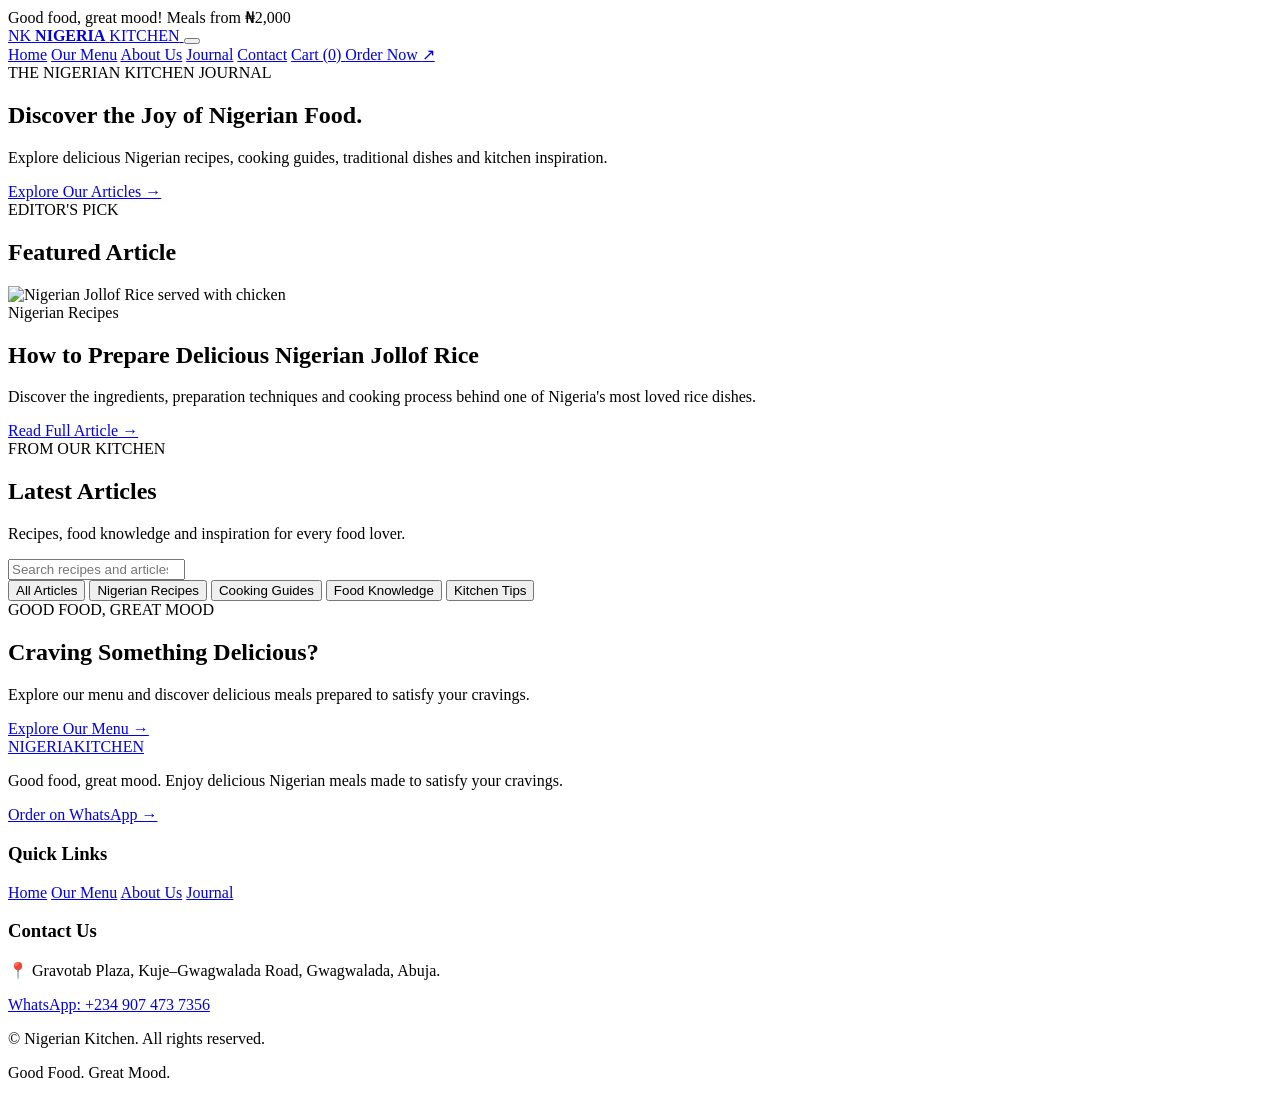
==== index.html @ dc52da31 "Add files via upload" ====
<!DOCTYPE html>
<html lang="en">

<head>
    <meta charset="UTF-8">
    <meta name="viewport" content="width=device-width, initial-scale=1.0">

    <title>Nigerian Food Recipes & Cooking Tips | Nigerian Kitchen Journal</title>

    <meta name="description"
        content="Explore Nigerian food recipes, cooking guides, traditional dishes and kitchen tips from Nigerian Kitchen. Discover the joy of Nigerian cuisine.">

    <link rel="stylesheet" href="../css/style.css">
    <link rel="stylesheet" href="../css/blog.css">
</head>

<body>

    <!-- ANNOUNCEMENT BAR -->
    <div class="announcement-bar">
        Good food, great mood! Meals from ₦2,000
    </div>

   <!-- Navigation -->
<header class="site-header">

    <nav class="navbar container" aria-label="Main navigation">

        <a href="../index.html" class="logo">
            <span class="logo-icon">NK</span>

            <span class="logo-text">
                <strong>NIGERIA</strong>
                <span>KITCHEN</span>
            </span>
        </a>

        <button
            class="menu-toggle"
            id="menu-toggle"
            aria-label="Open navigation menu"
            aria-expanded="false"
            aria-controls="nav-links"
        >
            <span></span>
            <span></span>
            <span></span>
        </button>

        <div class="nav-links" id="nav-links">

            <a href="../index.html" class="nav-link">Home</a>

            <a href="../menu.html" class="nav-link">Our Menu</a>

            <a href="../about.html" class="nav-link">About Us</a>

            <a href="index.html" class="nav-link active">Journal</a>

            <a href="../index.html#location" class="nav-link">Contact</a>

            <a href="../cart.html" class="nav-link cart-nav-link">
                Cart (<span class="cart-count">0</span>)
            </a>

            <a
                href="https://wa.me/2349074737356"
                class="nav-order-button"
                target="_blank"
                rel="noopener noreferrer"
            >
                Order Now <span aria-hidden="true">↗</span>
            </a>

        </div>

    </nav>

</header>

    <main>

        <!-- BLOG HERO -->
        <section class="blog-hero">

            <div class="container blog-hero-content">

                <span class="blog-eyebrow">
                    THE NIGERIAN KITCHEN JOURNAL
                </span>

                <h1>
                    Discover the Joy of
                    <span>Nigerian Food.</span>
                </h1>

                <p>
                    Explore delicious Nigerian recipes, cooking guides,
                    traditional dishes and kitchen inspiration.
                </p>

                <a href="#latest-articles" class="blog-hero-button">
                    Explore Our Articles →
                </a>

            </div>

        </section>


        <!-- FEATURED ARTICLE -->
        <section class="featured-section">

            <div class="container">

                <div class="blog-section-heading">
                    <div>
                        <span class="blog-eyebrow">EDITOR'S PICK</span>
                        <h2>Featured Article</h2>
                    </div>
                </div>

                <article class="featured-article">

                    <div class="featured-image">
                        <img
                            src="../images/food.jpeg"
                            alt="Nigerian Jollof Rice served with chicken">
                    </div>

                    <div class="featured-content">

                        <span class="article-category">
                            Nigerian Recipes
                        </span>

                        <h2>
                            How to Prepare Delicious Nigerian Jollof Rice
                        </h2>

                        <p>
                            Discover the ingredients, preparation techniques
                            and cooking process behind one of Nigeria's
                            most loved rice dishes.
                        </p>

                        <a href="jollof-rice-recipe.html"
                            class="article-read-more">
                            Read Full Article →
                        </a>

                    </div>

                </article>

            </div>

        </section>


        <!-- LATEST ARTICLES -->
        <section class="latest-articles-section" id="latest-articles">

            <div class="container">

                <div class="blog-section-heading">

                    <div>
                        <span class="blog-eyebrow">FROM OUR KITCHEN</span>
                        <h2>Latest Articles</h2>
                        <p>
                            Recipes, food knowledge and inspiration
                            for every food lover.
                        </p>
                    </div>

                </div>


                <!-- SEARCH -->
                <div class="blog-search">
                    <input
                        type="search"
                        id="blog-search"
                        placeholder="Search recipes and articles..."
                        aria-label="Search blog articles">
                </div>


                <!-- CATEGORY FILTERS -->
                <div class="blog-filters">

                    <button class="blog-filter active"
                        data-category="all">
                        All Articles
                    </button>

                    <button class="blog-filter"
                        data-category="recipes">
                        Nigerian Recipes
                    </button>

                    <button class="blog-filter"
                        data-category="cooking-guides">
                        Cooking Guides
                    </button>

                    <button class="blog-filter"
                        data-category="food-knowledge">
                        Food Knowledge
                    </button>

                    <button class="blog-filter"
                        data-category="kitchen-tips">
                        Kitchen Tips
                    </button>

                </div>


                <!-- ARTICLE GRID -->
                <div class="blog-grid" id="blog-grid">
                    <!-- Articles generated by JavaScript -->
                </div>

                <p id="no-articles" class="no-articles" hidden>
                    No articles found. Try another search.
                </p>

            </div>

        </section>


        <!-- MENU CTA -->
        <section class="blog-cta">

            <div class="container blog-cta-content">

                <span class="blog-eyebrow">
                    GOOD FOOD, GREAT MOOD
                </span>

                <h2>
                    Craving Something Delicious?
                </h2>

                <p>
                    Explore our menu and discover delicious meals
                    prepared to satisfy your cravings.
                </p>

                <a href="../menu.html" class="blog-cta-button">
                    Explore Our Menu →
                </a>

            </div>

        </section>

    </main>


    <!-- FOOTER -->
    <footer class="site-footer">

        <div class="container">

            <div class="footer-main">

                <div class="footer-brand">

                    <a href="../index.html" class="footer-logo">
                        NIGERIA<span>KITCHEN</span>
                    </a>

                    <p>
                        Good food, great mood. Enjoy delicious Nigerian
                        meals made to satisfy your cravings.
                    </p>

                    <a href="https://wa.me/2349074737356"
                        target="_blank"
                        rel="noopener noreferrer"
                        class="footer-order-link">
                        Order on WhatsApp →
                    </a>

                </div>


                <div class="footer-links">

                    <h3>Quick Links</h3>

                    <a href="../index.html">Home</a>
                    <a href="../menu.html">Our Menu</a>
                    <a href="../about.html">About Us</a>
                    <a href="index.html">Journal</a>

                </div>


                <div class="footer-contact">

                    <h3>Contact Us</h3>

                    <p>
                        📍 Gravotab Plaza, Kuje–Gwagwalada Road,
                        Gwagwalada, Abuja.
                    </p>

                    <a href="https://wa.me/2349074737356">
                        WhatsApp: +234 907 473 7356
                    </a>

                </div>

            </div>


            <div class="footer-bottom">

                <p>
                    &copy; <span id="current-year"></span>
                    Nigerian Kitchen. All rights reserved.
                </p>

                <p>Good Food. Great Mood.</p>

            </div>

        </div>

    </footer>


    <script src="../js/navbar.js"></script>
    <script src="../js/cart-counter.js"></script>
    <script src="../js/blog.js"></script>

</body>
</html>
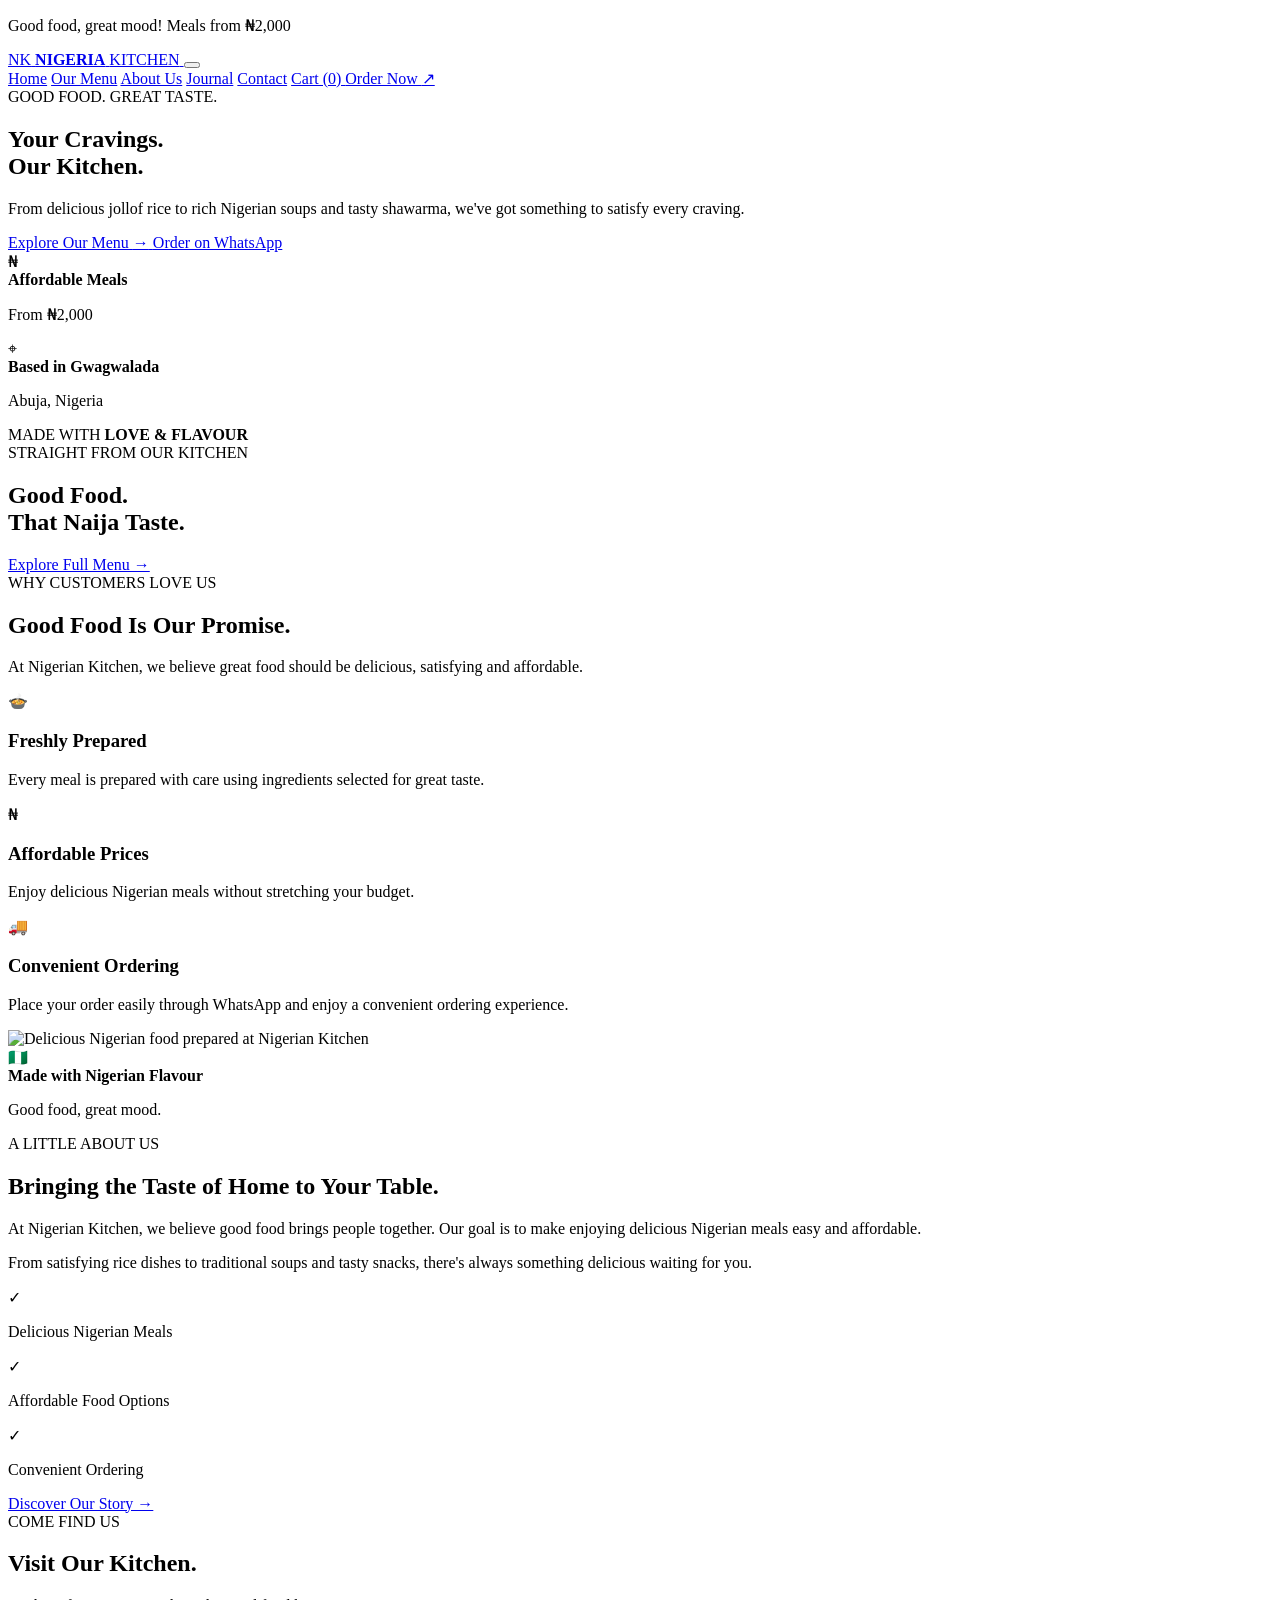
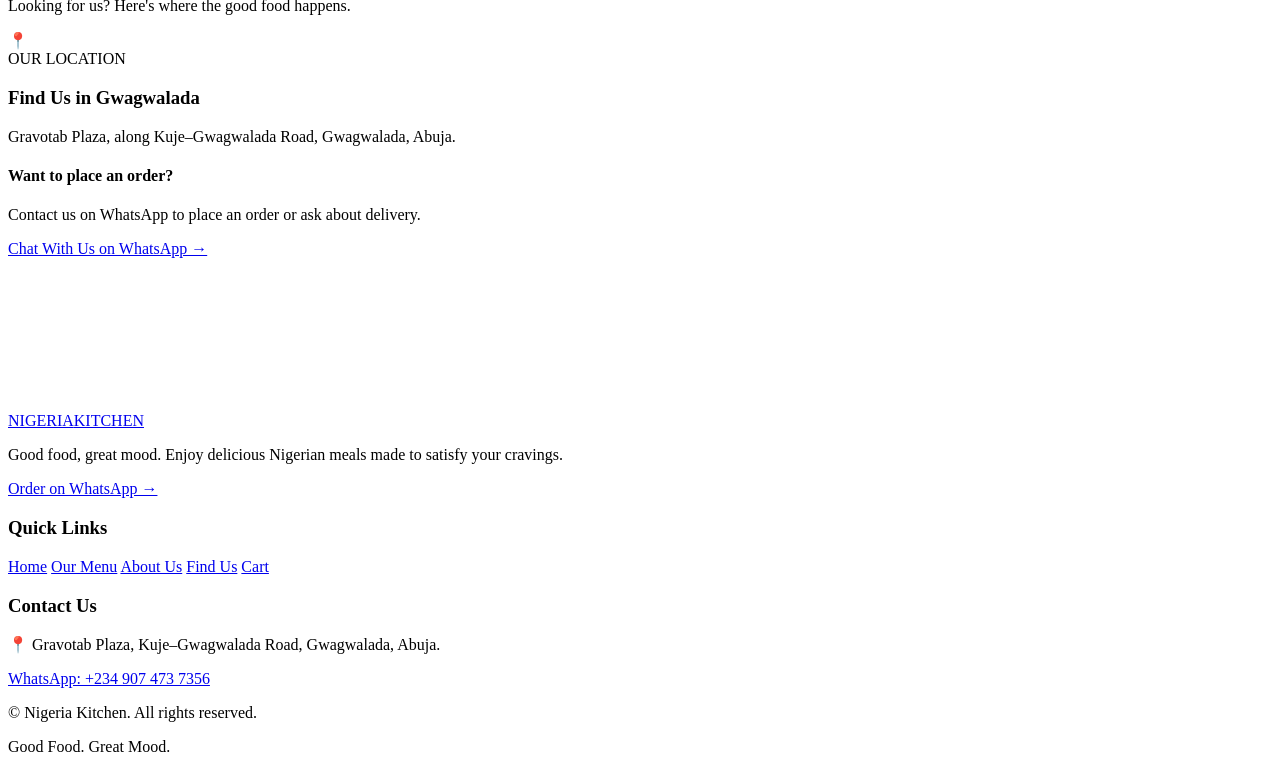
==== commit cadd1cc3: "Add files via upload" ====
--- a/index.html
+++ b/index.html
@@ -1,343 +1,497 @@
 <!DOCTYPE html>
 <html lang="en">
-
 <head>
     <meta charset="UTF-8">
     <meta name="viewport" content="width=device-width, initial-scale=1.0">
 
-    <title>Nigerian Food Recipes & Cooking Tips | Nigerian Kitchen Journal</title>
-
-    <meta name="description"
-        content="Explore Nigerian food recipes, cooking guides, traditional dishes and kitchen tips from Nigerian Kitchen. Discover the joy of Nigerian cuisine.">
-
-    <link rel="stylesheet" href="../css/style.css">
-    <link rel="stylesheet" href="../css/blog.css">
+    <title>Nigerian Kitchen | Jollof Rice, Soups &amp; Shawarma in Gwagwalada</title>
+    <meta name="description" content="Order delicious Nigerian meals in Gwagwalada, Abuja: jollof rice, soups, shawarma and chilled drinks from ₦2,000. Order easily on WhatsApp.">
+    <link rel="canonical" href="https://YOUR-DOMAIN.com/">
+    <meta name="theme-color" content="#0a2e17">
+
+    <!-- Icons -->
+    <link rel="icon" href="favicon.svg" type="image/svg+xml">
+    <link rel="icon" href="favicon.ico" sizes="any">
+    <link rel="apple-touch-icon" href="apple-touch-icon.png">
+
+    <!-- Share preview (WhatsApp, Facebook, etc.) -->
+    <meta property="og:type" content="website">
+    <meta property="og:site_name" content="Nigerian Kitchen">
+    <meta property="og:locale" content="en_NG">
+    <meta property="og:title" content="Nigerian Kitchen | Good Food, Great Mood">
+    <meta property="og:description" content="Jollof rice, soups, shawarma and chilled drinks in Gwagwalada, Abuja. Order on WhatsApp.">
+    <meta property="og:url" content="https://YOUR-DOMAIN.com/">
+    <meta property="og:image" content="https://YOUR-DOMAIN.com/images/og-image.jpg">
+    <meta property="og:image:width" content="1200">
+    <meta property="og:image:height" content="630">
+    <meta property="og:image:alt" content="Nigerian Kitchen, Gwagwalada, Abuja">
+    <meta name="twitter:card" content="summary_large_image">
+
+    <link rel="stylesheet" href="css/style.css">
+
+    <!-- Order matters: data first, then shared scripts, then page script -->
+    <script src="js/menu-data.js" defer></script>
+    <script src="js/navbar.js" defer></script>
+    <script src="js/cart-counter.js" defer></script>
+    <script src="js/home.js" defer></script>
+
+    <!-- Helps Google show the restaurant in local searches -->
+    <script type="application/ld+json">
+    {
+        "@context": "https://schema.org",
+        "@type": "Restaurant",
+        "name": "Nigerian Kitchen",
+        "url": "https://YOUR-DOMAIN.com/",
+        "image": "https://YOUR-DOMAIN.com/images/og-image.jpg",
+        "telephone": "+2347026456760",
+        "servesCuisine": "Nigerian",
+        "priceRange": "₦",
+        "address": {
+            "@type": "PostalAddress",
+            "streetAddress": "Gravotab Plaza, Kuje–Gwagwalada Road",
+            "addressLocality": "Gwagwalada",
+            "addressRegion": "Abuja",
+            "addressCountry": "NG"
+        }
+    }
+    </script>
 </head>
 
 <body>
 
-    <!-- ANNOUNCEMENT BAR -->
+    <!-- Announcement Bar -->
     <div class="announcement-bar">
-        Good food, great mood! Meals from ₦2,000
+        <p>
+            Good food, great mood!
+            <span>Meals from ₦2,000</span>
+        </p>
     </div>
 
-   <!-- Navigation -->
-<header class="site-header">
-
-    <nav class="navbar container" aria-label="Main navigation">
-
-        <a href="../index.html" class="logo">
-            <span class="logo-icon">NK</span>
-
-            <span class="logo-text">
-                <strong>NIGERIA</strong>
-                <span>KITCHEN</span>
-            </span>
-        </a>
-
-        <button
-            class="menu-toggle"
-            id="menu-toggle"
-            aria-label="Open navigation menu"
-            aria-expanded="false"
-            aria-controls="nav-links"
-        >
-            <span></span>
-            <span></span>
-            <span></span>
-        </button>
-
-        <div class="nav-links" id="nav-links">
-
-            <a href="../index.html" class="nav-link">Home</a>
-
-            <a href="../menu.html" class="nav-link">Our Menu</a>
-
-            <a href="../about.html" class="nav-link">About Us</a>
-
-            <a href="index.html" class="nav-link active">Journal</a>
-
-            <a href="../index.html#location" class="nav-link">Contact</a>
-
-            <a href="../cart.html" class="nav-link cart-nav-link">
-                Cart (<span class="cart-count">0</span>)
+
+    <!-- Navigation -->
+    <header class="site-header">
+
+        <nav class="navbar container" aria-label="Main navigation">
+
+            <a href="index.html" class="logo">
+                <span class="logo-icon">NK</span>
+
+                <span class="logo-text">
+                    <strong>NIGERIA</strong>
+                    <span>KITCHEN</span>
+                </span>
             </a>
 
-            <a
-                href="https://wa.me/2349074737356"
-                class="nav-order-button"
-                target="_blank"
-                rel="noopener noreferrer"
+
+            <button
+                class="menu-toggle"
+                id="menu-toggle"
+                aria-label="Open navigation menu"
+                aria-expanded="false"
+                aria-controls="nav-links"
             >
-                Order Now <span aria-hidden="true">↗</span>
-            </a>
-
-        </div>
-
-    </nav>
-
-</header>
+                <span></span>
+                <span></span>
+                <span></span>
+            </button>
+
+
+            <div class="nav-links" id="nav-links">
+
+                <a href="index.html" class="nav-link active">Home</a>
+
+                <a href="menu.html" class="nav-link">Our Menu</a>
+
+                <a href="about.html" class="nav-link">About Us</a>
+                <a href="blog/index.html" class="nav-link">Journal</a>
+
+                <a href="#location" class="nav-link">Contact</a>
+
+                <a href="cart.html" class="nav-link cart-nav-link">
+                    Cart (<span class="cart-count">0</span>)
+                </a>
+
+                <a
+                    href="https://wa.me/2349074737356"
+                    class="nav-order-button"
+                    target="_blank"
+                    rel="noopener noreferrer"
+                >
+                    Order Now <span aria-hidden="true">↗</span>
+                </a>
+
+            </div>
+
+        </nav>
+
+    </header>
+
 
     <main>
 
-        <!-- BLOG HERO -->
-        <section class="blog-hero">
-
-            <div class="container blog-hero-content">
-
-                <span class="blog-eyebrow">
-                    THE NIGERIAN KITCHEN JOURNAL
+        <!-- Hero Section -->
+        <section class="hero">
+
+            <div class="hero-background"></div>
+
+            <div class="hero-content container">
+
+                <span class="hero-label">
+                    GOOD FOOD. GREAT TASTE.
                 </span>
 
                 <h1>
-                    Discover the Joy of
-                    <span>Nigerian Food.</span>
+                    Your Cravings.<br>
+                    <span>Our Kitchen.</span>
                 </h1>
 
-                <p>
-                    Explore delicious Nigerian recipes, cooking guides,
-                    traditional dishes and kitchen inspiration.
+                <p class="hero-description">
+                    From delicious jollof rice to rich Nigerian soups
+                    and tasty shawarma, we've got something to satisfy
+                    every craving.
                 </p>
 
-                <a href="#latest-articles" class="blog-hero-button">
-                    Explore Our Articles →
-                </a>
-
-            </div>
-
-        </section>
-
-
-        <!-- FEATURED ARTICLE -->
-        <section class="featured-section">
-
-            <div class="container">
-
-                <div class="blog-section-heading">
-                    <div>
-                        <span class="blog-eyebrow">EDITOR'S PICK</span>
-                        <h2>Featured Article</h2>
-                    </div>
-                </div>
-
-                <article class="featured-article">
-
-                    <div class="featured-image">
-                        <img
-                            src="../images/food.jpeg"
-                            alt="Nigerian Jollof Rice served with chicken">
-                    </div>
-
-                    <div class="featured-content">
-
-                        <span class="article-category">
-                            Nigerian Recipes
-                        </span>
-
-                        <h2>
-                            How to Prepare Delicious Nigerian Jollof Rice
-                        </h2>
-
-                        <p>
-                            Discover the ingredients, preparation techniques
-                            and cooking process behind one of Nigeria's
-                            most loved rice dishes.
-                        </p>
-
-                        <a href="jollof-rice-recipe.html"
-                            class="article-read-more">
-                            Read Full Article →
-                        </a>
-
-                    </div>
-
-                </article>
-
-            </div>
-
-        </section>
-
-
-        <!-- LATEST ARTICLES -->
-        <section class="latest-articles-section" id="latest-articles">
-
-            <div class="container">
-
-                <div class="blog-section-heading">
-
-                    <div>
-                        <span class="blog-eyebrow">FROM OUR KITCHEN</span>
-                        <h2>Latest Articles</h2>
-                        <p>
-                            Recipes, food knowledge and inspiration
-                            for every food lover.
-                        </p>
-                    </div>
-
-                </div>
-
-
-                <!-- SEARCH -->
-                <div class="blog-search">
-                    <input
-                        type="search"
-                        id="blog-search"
-                        placeholder="Search recipes and articles..."
-                        aria-label="Search blog articles">
-                </div>
-
-
-                <!-- CATEGORY FILTERS -->
-                <div class="blog-filters">
-
-                    <button class="blog-filter active"
-                        data-category="all">
-                        All Articles
-                    </button>
-
-                    <button class="blog-filter"
-                        data-category="recipes">
-                        Nigerian Recipes
-                    </button>
-
-                    <button class="blog-filter"
-                        data-category="cooking-guides">
-                        Cooking Guides
-                    </button>
-
-                    <button class="blog-filter"
-                        data-category="food-knowledge">
-                        Food Knowledge
-                    </button>
-
-                    <button class="blog-filter"
-                        data-category="kitchen-tips">
-                        Kitchen Tips
-                    </button>
-
-                </div>
-
-
-                <!-- ARTICLE GRID -->
-                <div class="blog-grid" id="blog-grid">
-                    <!-- Articles generated by JavaScript -->
-                </div>
-
-                <p id="no-articles" class="no-articles" hidden>
-                    No articles found. Try another search.
-                </p>
-
-            </div>
-
-        </section>
-
-
-        <!-- MENU CTA -->
-        <section class="blog-cta">
-
-            <div class="container blog-cta-content">
-
-                <span class="blog-eyebrow">
-                    GOOD FOOD, GREAT MOOD
-                </span>
-
-                <h2>
-                    Craving Something Delicious?
-                </h2>
-
-                <p>
-                    Explore our menu and discover delicious meals
-                    prepared to satisfy your cravings.
-                </p>
-
-                <a href="../menu.html" class="blog-cta-button">
-                    Explore Our Menu →
-                </a>
-
-            </div>
-
-        </section>
-
-    </main>
-
-
-    <!-- FOOTER -->
-    <footer class="site-footer">
-
-        <div class="container">
-
-            <div class="footer-main">
-
-                <div class="footer-brand">
-
-                    <a href="../index.html" class="footer-logo">
-                        NIGERIA<span>KITCHEN</span>
-                    </a>
-
-                    <p>
-                        Good food, great mood. Enjoy delicious Nigerian
-                        meals made to satisfy your cravings.
-                    </p>
-
-                    <a href="https://wa.me/2349074737356"
+                <div class="hero-buttons">
+
+                    <a href="menu.html" class="button button-primary">
+                        Explore Our Menu
+                        <span aria-hidden="true">→</span>
+                    </a>
+
+                    <a
+                        href="https://wa.me/2349074737356"
+                        class="button button-outline"
                         target="_blank"
                         rel="noopener noreferrer"
-                        class="footer-order-link">
+                    >
+                        Order on WhatsApp
+                    </a>
+
+                </div>
+
+                <div class="hero-details">
+
+                    <div class="hero-detail">
+                        <span class="detail-icon" aria-hidden="true">₦</span>
+
+                        <div>
+                            <strong>Affordable Meals</strong>
+                            <p>From ₦2,000</p>
+                        </div>
+                    </div>
+
+                    <div class="hero-detail">
+                        <span class="detail-icon" aria-hidden="true">⌖</span>
+
+                        <div>
+                            <strong>Based in Gwagwalada</strong>
+                            <p>Abuja, Nigeria</p>
+                        </div>
+                    </div>
+
+                </div>
+
+            </div>
+
+            <div class="hero-tag">
+                <span>MADE WITH</span>
+                <strong>LOVE &amp; FLAVOUR</strong>
+            </div>
+
+        </section>
+
+
+        <!-- Popular Meals Section -->
+        <section class="popular-section section-padding">
+
+            <div class="container">
+
+                <div class="section-heading">
+
+                    <div>
+                        <span class="eyebrow">STRAIGHT FROM OUR KITCHEN</span>
+
+                        <h2>
+                            Good Food.<br>
+                            <span>That Naija Taste.</span>
+                        </h2>
+                    </div>
+
+                    <a href="menu.html" class="text-link">
+                        Explore Full Menu →
+                    </a>
+
+                </div>
+
+
+                <div class="food-grid" id="popular-food-grid">
+                    <!-- Food cards are added by js/home.js -->
+                </div>
+
+            </div>
+
+        </section>
+
+
+        <!-- Why Choose Nigerian Kitchen -->
+        <section class="why-us-section section-padding">
+            <div class="container">
+
+                <div class="why-us-heading">
+                    <span class="eyebrow">WHY CUSTOMERS LOVE US</span>
+
+                    <h2>
+                        Good Food Is Our <span>Promise.</span>
+                    </h2>
+
+                    <p>
+                        At Nigerian Kitchen, we believe great food should
+                        be delicious, satisfying and affordable.
+                    </p>
+                </div>
+
+
+                <div class="why-us-grid">
+
+                    <div class="why-us-card">
+                        <div class="why-icon">🍲</div>
+                        <h3>Freshly Prepared</h3>
+                        <p>
+                            Every meal is prepared with care using
+                            ingredients selected for great taste.
+                        </p>
+                    </div>
+
+                    <div class="why-us-card">
+                        <div class="why-icon">₦</div>
+                        <h3>Affordable Prices</h3>
+                        <p>
+                            Enjoy delicious Nigerian meals without
+                            stretching your budget.
+                        </p>
+                    </div>
+
+                    <div class="why-us-card">
+                        <div class="why-icon">🚚</div>
+                        <h3>Convenient Ordering</h3>
+                        <p>
+                            Place your order easily through WhatsApp
+                            and enjoy a convenient ordering experience.
+                        </p>
+                    </div>
+
+                </div>
+
+            </div>
+        </section>
+
+
+        <!-- About Nigerian Kitchen -->
+        <section class="about-section section-padding">
+
+            <div class="container about-container">
+
+                <div class="about-image">
+
+                    <img
+                        src="images/food.jpeg"
+                        alt="Delicious Nigerian food prepared at Nigerian Kitchen"
+                        loading="lazy"
+                    >
+
+                    <div class="about-image-badge">
+                        <span>🇳🇬</span>
+                        <div>
+                            <strong>Made with Nigerian Flavour</strong>
+                            <p>Good food, great mood.</p>
+                        </div>
+                    </div>
+
+                </div>
+
+
+                <div class="about-content">
+
+                    <span class="eyebrow">A LITTLE ABOUT US</span>
+
+                    <h2>
+                        Bringing the Taste of
+                        <span>Home to Your Table.</span>
+                    </h2>
+
+                    <p>
+                        At Nigerian Kitchen, we believe good food brings
+                        people together. Our goal is to make enjoying
+                        delicious Nigerian meals easy and affordable.
+                    </p>
+
+                    <p>
+                        From satisfying rice dishes to traditional soups
+                        and tasty snacks, there's always something
+                        delicious waiting for you.
+                    </p>
+
+                    <div class="about-highlights">
+
+                        <div class="about-highlight">
+                            <span>✓</span>
+                            <p>Delicious Nigerian Meals</p>
+                        </div>
+
+                        <div class="about-highlight">
+                            <span>✓</span>
+                            <p>Affordable Food Options</p>
+                        </div>
+
+                        <div class="about-highlight">
+                            <span>✓</span>
+                            <p>Convenient Ordering</p>
+                        </div>
+
+                    </div>
+
+                    <a href="about.html" class="button about-button">
+                        Discover Our Story →
+                    </a>
+
+                </div>
+
+            </div>
+
+        </section>
+
+
+        <!-- Location -->
+        <section class="location-section section-padding" id="location">
+            <div class="container">
+
+                <div class="section-heading location-heading">
+                    <div>
+                        <span class="eyebrow">COME FIND US</span>
+                        <h2>Visit <span>Our Kitchen.</span></h2>
+                        <p>Looking for us? Here's where the good food happens.</p>
+                    </div>
+                </div>
+
+                <div class="location-container">
+
+                    <div class="location-details">
+                        <div class="location-icon">📍</div>
+
+                        <span class="eyebrow">OUR LOCATION</span>
+
+                        <h3>Find Us in Gwagwalada</h3>
+
+                        <p>
+                            Gravotab Plaza, along Kuje–Gwagwalada Road,
+                            Gwagwalada, Abuja.
+                        </p>
+
+                        <div class="location-divider"></div>
+
+                        <h4>Want to place an order?</h4>
+
+                        <p>
+                            Contact us on WhatsApp to place an order
+                            or ask about delivery.
+                        </p>
+
+                        <a
+                            href="https://wa.me/2349074737356?text=Hello%20Nigerian%20Kitchen,%20I%20would%20like%20to%20make%20an%20enquiry."
+                            class="button location-button"
+                            target="_blank"
+                            rel="noopener noreferrer"
+                        >
+                            Chat With Us on WhatsApp →
+                        </a>
+                    </div>
+
+                    <div class="location-map">
+                        <iframe
+                            src="https://www.google.com/maps?q=Gravotab+Plaza,+Kuje-Gwagwalada+Road,+Gwagwalada,+Abuja&output=embed"
+                            width="100%"
+                            height="100%"
+                            style="border:0;"
+                            allowfullscreen=""
+                            loading="lazy"
+                            referrerpolicy="no-referrer-when-downgrade"
+                            title="Nigerian Kitchen location in Gwagwalada, Abuja"
+                        ></iframe>
+                    </div>
+
+                </div>
+            </div>
+        </section>
+
+    </main>
+
+
+    <!-- Footer -->
+    <footer class="site-footer">
+        <div class="container">
+
+            <div class="footer-main">
+
+                <!-- Brand -->
+                <div class="footer-brand">
+                    <a href="index.html" class="footer-logo">
+                        NIGERIA<span>KITCHEN</span>
+                    </a>
+
+                    <p>
+                        Good food, great mood. Enjoy delicious Nigerian meals
+                        made to satisfy your cravings.
+                    </p>
+
+                    <a
+                        href="https://wa.me/2349074737356"
+                        target="_blank"
+                        rel="noopener noreferrer"
+                        class="footer-order-link"
+                    >
                         Order on WhatsApp →
                     </a>
-
-                </div>
-
-
+                </div>
+
+                <!-- Quick Links -->
                 <div class="footer-links">
-
                     <h3>Quick Links</h3>
 
-                    <a href="../index.html">Home</a>
-                    <a href="../menu.html">Our Menu</a>
-                    <a href="../about.html">About Us</a>
-                    <a href="index.html">Journal</a>
-
-                </div>
-
-
+                    <a href="index.html">Home</a>
+                    <a href="menu.html">Our Menu</a>
+                    <a href="about.html">About Us</a>
+                    <a href="#location">Find Us</a>
+                    <a href="cart.html">Cart</a>
+                </div>
+
+                <!-- Contact -->
                 <div class="footer-contact">
-
                     <h3>Contact Us</h3>
 
-                    <p>
-                        📍 Gravotab Plaza, Kuje–Gwagwalada Road,
-                        Gwagwalada, Abuja.
-                    </p>
-
-                    <a href="https://wa.me/2349074737356">
+                    <p>📍 Gravotab Plaza, Kuje–Gwagwalada Road, Gwagwalada, Abuja.</p>
+
+                    <a
+                        href="https://wa.me/2349074737356"
+                        target="_blank"
+                        rel="noopener noreferrer"
+                    >
                         WhatsApp: +234 907 473 7356
                     </a>
-
-                </div>
-
-            </div>
-
+                </div>
+
+            </div>
 
             <div class="footer-bottom">
-
                 <p>
-                    &copy; <span id="current-year"></span>
-                    Nigerian Kitchen. All rights reserved.
+                    &copy; <span id="current-year"></span> Nigeria Kitchen.
+                    All rights reserved.
                 </p>
 
                 <p>Good Food. Great Mood.</p>
-
             </div>
 
         </div>
-
     </footer>
-
-
-    <script src="../js/navbar.js"></script>
-    <script src="../js/cart-counter.js"></script>
-    <script src="../js/blog.js"></script>
 
 </body>
 </html>
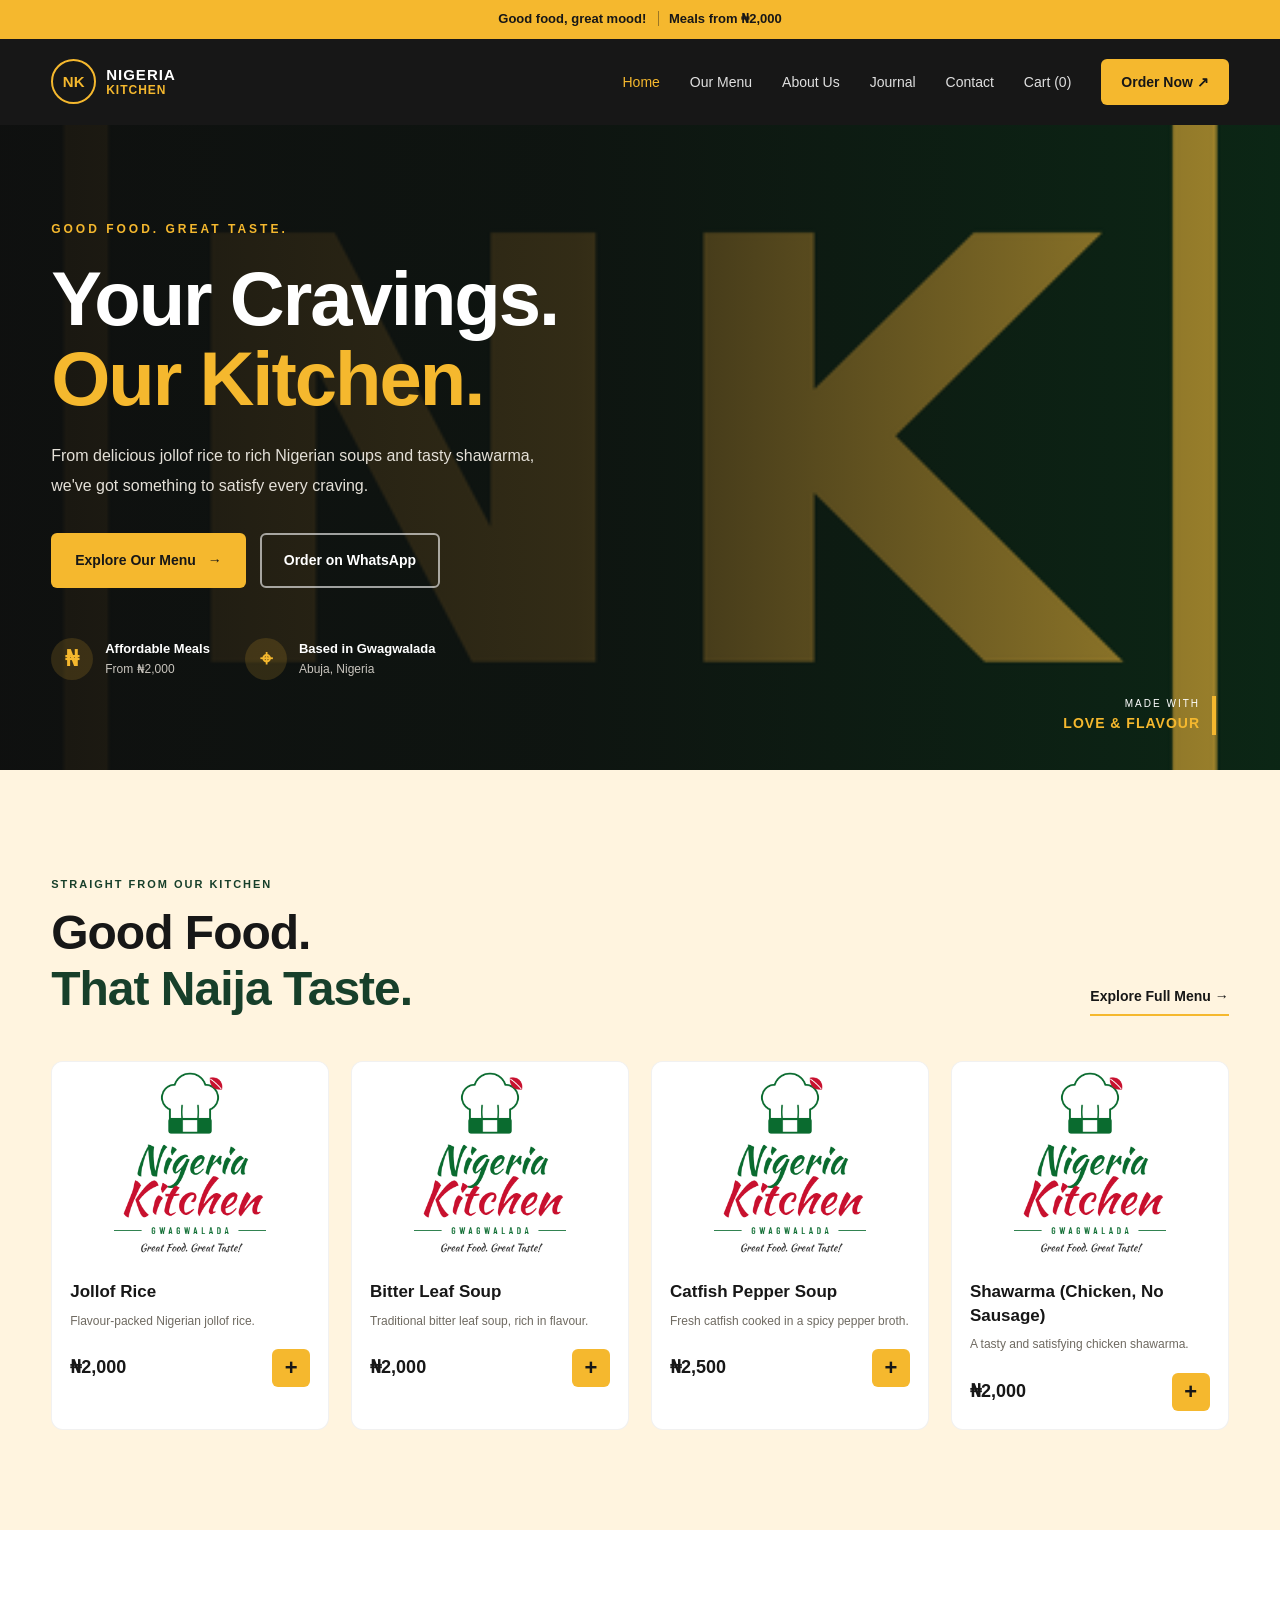
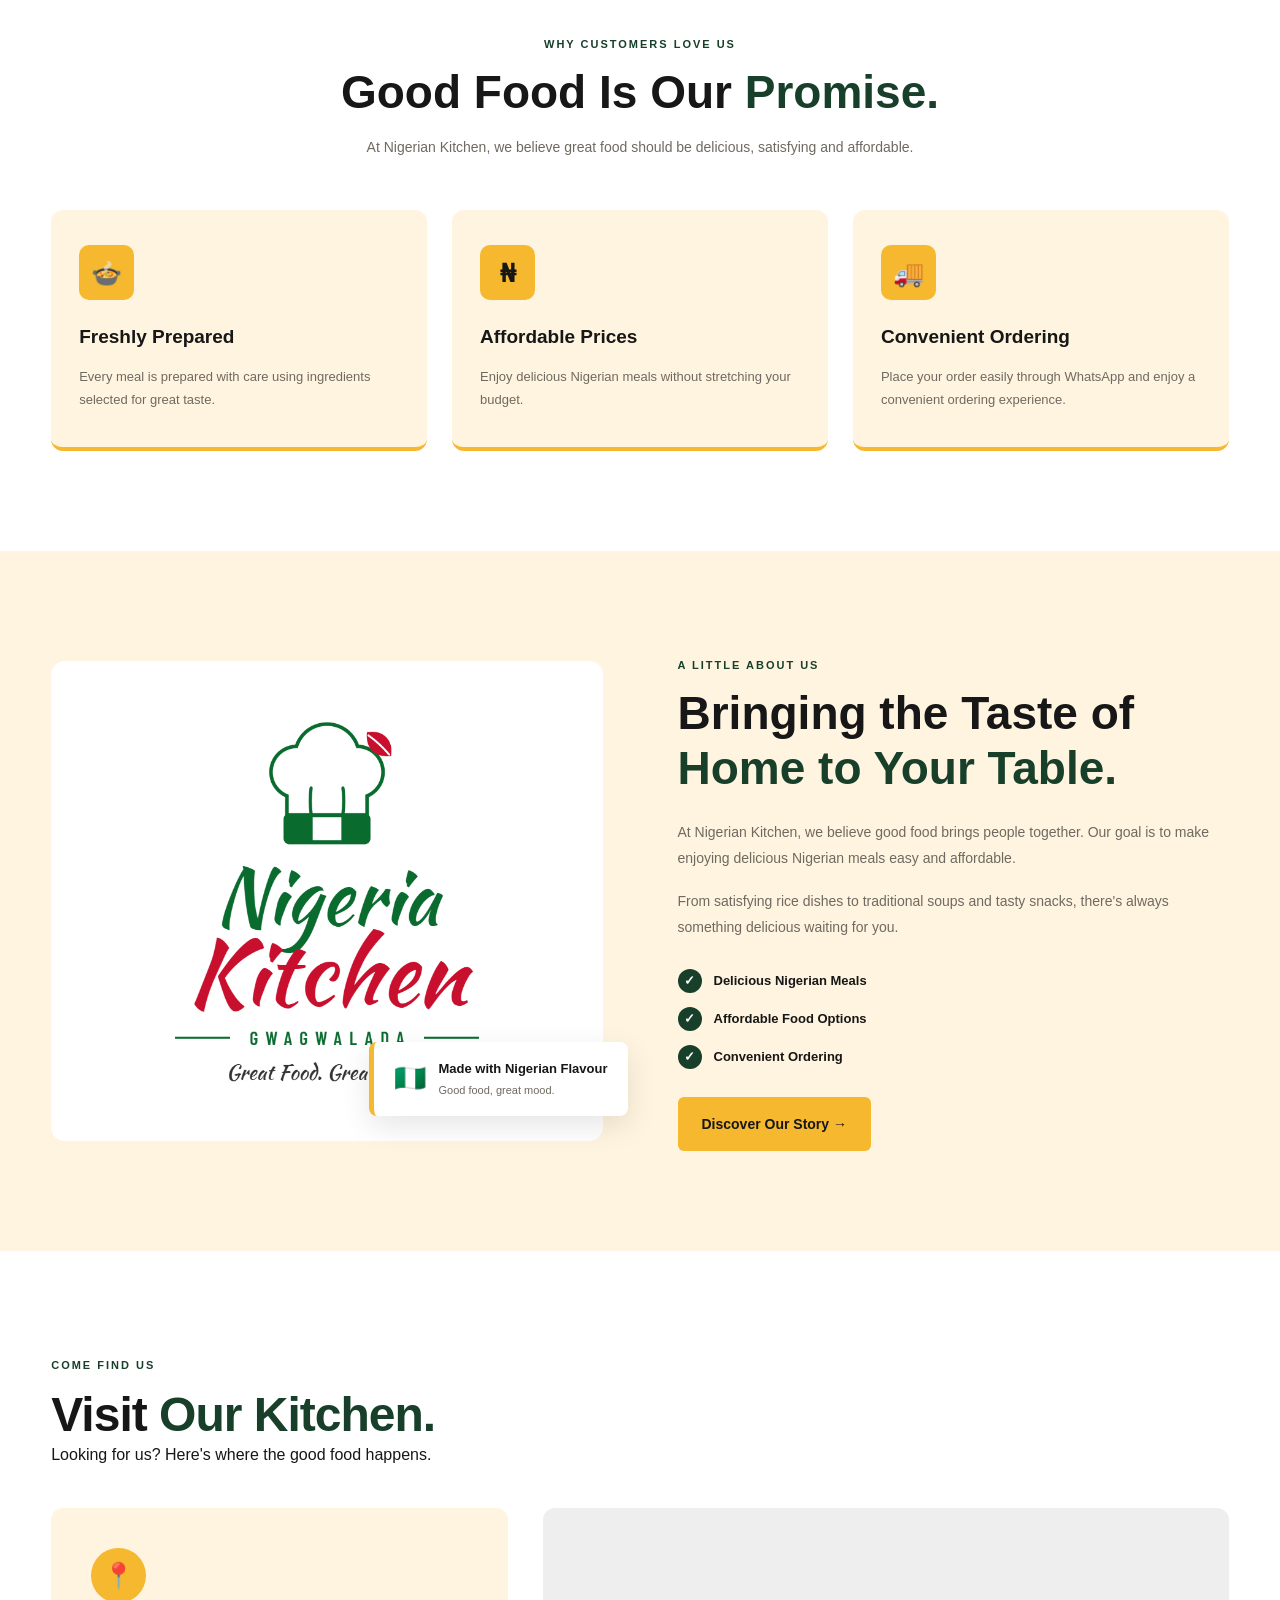
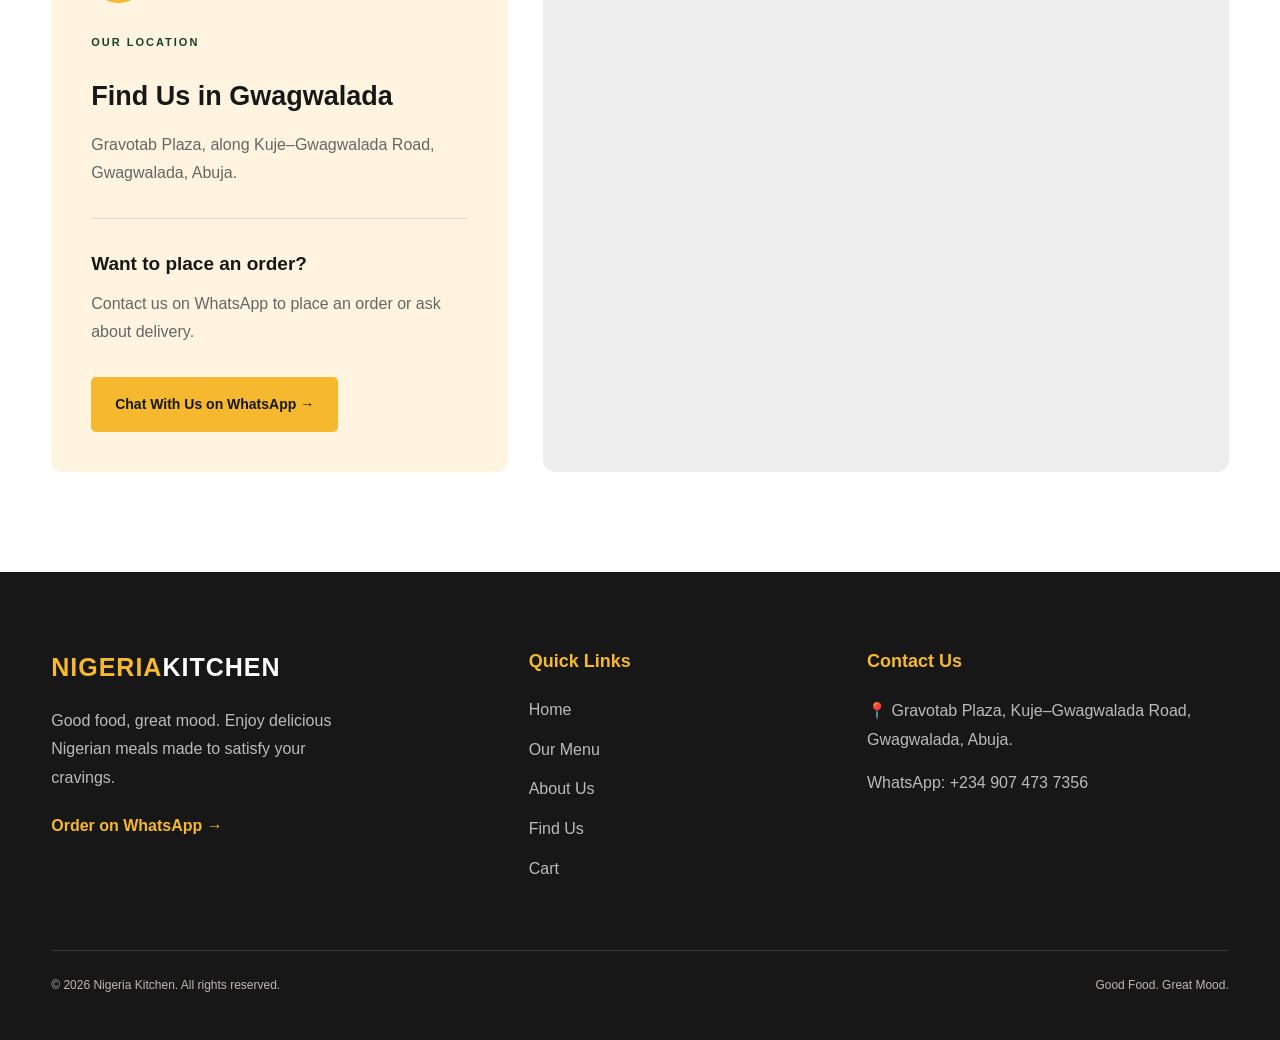
==== commit 50d6d469: "Fix HTML encoding issues in index.html" ====
--- a/index.html
+++ b/index.html
@@ -10,7 +10,7 @@
     <meta name="theme-color" content="#0a2e17">
 
     <!-- Icons -->
-    <link rel="icon" href="favicon.svg" type="image/svg+xml">
+    <link rel="icon" href="favicon.svg" type="svg+xml">
     <link rel="icon" href="favicon.ico" sizes="any">
     <link rel="apple-touch-icon" href="apple-touch-icon.png">
 
@@ -27,13 +27,12 @@
     <meta property="og:image:alt" content="Nigerian Kitchen, Gwagwalada, Abuja">
     <meta name="twitter:card" content="summary_large_image">
 
-    <link rel="stylesheet" href="css/style.css">
-
-    <!-- Order matters: data first, then shared scripts, then page script -->
-    <script src="js/menu-data.js" defer></script>
-    <script src="js/navbar.js" defer></script>
-    <script src="js/cart-counter.js" defer></script>
-    <script src="js/home.js" defer></script>
+    <link rel="stylesheet" href="style.css">
+
+    <script src="menu-data.js" defer></script>
+    <script src="navbar.js" defer></script>
+    <script src="cart-counter.js" defer></script>
+    <script src="home.js" defer></script>
 
     <!-- Helps Google show the restaurant in local searches -->
     <script type="application/ld+json">
@@ -103,7 +102,7 @@
                 <a href="menu.html" class="nav-link">Our Menu</a>
 
                 <a href="about.html" class="nav-link">About Us</a>
-                <a href="blog/index.html" class="nav-link">Journal</a>
+                <a href="journal.html" class="nav-link">Journal</a>
 
                 <a href="#location" class="nav-link">Contact</a>
 
@@ -294,7 +293,7 @@
                 <div class="about-image">
 
                     <img
-                        src="images/food.jpeg"
+                        src="food.jpeg"
                         alt="Delicious Nigerian food prepared at Nigerian Kitchen"
                         loading="lazy"
                     >
@@ -494,4 +493,4 @@
     </footer>
 
 </body>
-</html>+</html>
--- a/style.css
+++ b/style.css
@@ -0,0 +1,1250 @@
+/* ========================================
+   1. DESIGN SYSTEM
+======================================== */
+
+:root {
+    --color-black: #171717;
+    --color-yellow: #F5B82E;
+    --color-green: #173F2A;
+    --color-red: #A83232;
+    --color-cream: #FFF4DF;
+    --color-white: #FFFFFF;
+    --color-muted: #6F6A61;
+
+    --font-body: Arial, Helvetica, sans-serif;
+
+    --container-width: 1200px;
+}
+
+
+/* ========================================
+   2. RESET
+======================================== */
+
+* {
+    margin: 0;
+    padding: 0;
+    box-sizing: border-box;
+}
+
+html {
+    scroll-behavior: smooth;
+}
+
+body {
+    font-family: var(--font-body);
+    color: var(--color-black);
+    background-color: var(--color-cream);
+    line-height: 1.6;
+}
+
+a {
+    color: inherit;
+    text-decoration: none;
+}
+
+button,
+a {
+    -webkit-tap-highlight-color: transparent;
+}
+
+button {
+    font: inherit;
+}
+
+img {
+    display: block;
+    max-width: 100%;
+}
+
+.container {
+    width: min(92%, var(--container-width));
+    margin-inline: auto;
+}
+
+.section-padding {
+    padding-block: 100px;
+}
+
+
+/* ========================================
+   3. ANNOUNCEMENT BAR
+======================================== */
+
+.announcement-bar {
+    background-color: var(--color-yellow);
+    color: var(--color-black);
+    text-align: center;
+    padding: 9px 15px;
+    font-size: 13px;
+    font-weight: 700;
+}
+
+.announcement-bar span {
+    margin-left: 8px;
+    padding-left: 10px;
+    border-left: 1px solid rgba(23, 23, 23, 0.4);
+}
+
+
+/* ========================================
+   4. NAVIGATION
+======================================== */
+
+.site-header {
+    position: relative;
+    z-index: 100;
+    background-color: var(--color-black);
+    color: var(--color-white);
+}
+
+.navbar {
+    min-height: 86px;
+    display: flex;
+    align-items: center;
+    justify-content: space-between;
+    gap: 30px;
+}
+
+.logo {
+    display: inline-flex;
+    align-items: center;
+    gap: 10px;
+    flex-shrink: 0;
+}
+
+.logo-icon {
+    display: grid;
+    place-items: center;
+    width: 45px;
+    height: 45px;
+    border: 2px solid var(--color-yellow);
+    border-radius: 50%;
+    color: var(--color-yellow);
+    font-size: 15px;
+    font-weight: 900;
+}
+
+.logo-text {
+    display: flex;
+    flex-direction: column;
+    line-height: 1.15;
+    letter-spacing: 1px;
+    font-size: 12px;
+}
+
+.logo-text strong {
+    font-size: 15px;
+    color: var(--color-white);
+}
+
+.logo-text span {
+    color: var(--color-yellow);
+    font-weight: 700;
+}
+
+.nav-links {
+    display: flex;
+    align-items: center;
+    gap: 30px;
+}
+
+.nav-link {
+    color: #E0E0E0;
+    font-size: 14px;
+    transition: color 0.2s ease;
+}
+
+.nav-link:hover,
+.nav-link.active {
+    color: var(--color-yellow);
+}
+
+.nav-order-button {
+    background-color: var(--color-yellow);
+    color: var(--color-black);
+    padding: 12px 20px;
+    border-radius: 6px;
+    font-weight: 800;
+    font-size: 14px;
+    transition:
+        background-color 0.2s ease,
+        transform 0.2s ease;
+}
+
+.nav-order-button:hover {
+    background-color: #FFD16A;
+    transform: translateY(-2px);
+}
+
+.menu-toggle {
+    display: none;
+    background: transparent;
+    border: 0;
+    cursor: pointer;
+}
+
+
+/* ========================================
+   5. HERO SECTION
+======================================== */
+
+.hero {
+    position: relative;
+    min-height: 620px;
+    display: flex;
+    align-items: center;
+    overflow: hidden;
+    isolation: isolate;
+    background-color: var(--color-black);
+    color: var(--color-white);
+}
+
+.hero-background {
+    position: absolute;
+    inset: 0;
+    z-index: -2;
+
+    background-image: url("icon-512.png");
+    background-position: center;
+    background-size: cover;
+    background-repeat: no-repeat;
+}
+
+.hero::before {
+    content: "";
+    position: absolute;
+    inset: 0;
+    z-index: -1;
+
+    background:
+        linear-gradient(
+            90deg,
+            rgba(15, 15, 15, 0.96) 0%,
+            rgba(15, 15, 15, 0.82) 45%,
+            rgba(15, 15, 15, 0.25) 100%
+        );
+}
+
+.hero-content {
+    padding-block: 90px;
+}
+
+.hero-label {
+    display: inline-block;
+    color: var(--color-yellow);
+    font-size: 12px;
+    font-weight: 800;
+    letter-spacing: 3px;
+    margin-bottom: 20px;
+}
+
+.hero h1 {
+    font-size: clamp(42px, 6vw, 76px);
+    line-height: 1.05;
+    letter-spacing: -2px;
+    max-width: 700px;
+    margin-bottom: 22px;
+}
+
+.hero h1 span {
+    color: var(--color-yellow);
+}
+
+.hero-description {
+    max-width: 520px;
+    color: #E4E0D8;
+    font-size: 16px;
+    line-height: 1.9;
+    margin-bottom: 32px;
+}
+
+.hero-buttons {
+    display: flex;
+    align-items: center;
+    flex-wrap: wrap;
+    gap: 14px;
+}
+
+.button {
+    display: inline-flex;
+    justify-content: center;
+    align-items: center;
+    gap: 12px;
+    min-height: 52px;
+    padding: 14px 22px;
+    border: 2px solid transparent;
+    border-radius: 6px;
+    font-size: 14px;
+    font-weight: 800;
+    transition:
+        background-color 0.2s ease,
+        color 0.2s ease,
+        transform 0.2s ease;
+}
+
+.button:hover {
+    transform: translateY(-2px);
+}
+
+.button-primary {
+    background-color: var(--color-yellow);
+    color: var(--color-black);
+}
+
+.button-primary:hover {
+    background-color: #FFD16A;
+}
+
+.button-outline {
+    border-color: rgba(255, 255, 255, 0.6);
+    color: var(--color-white);
+}
+
+.button-outline:hover {
+    background-color: var(--color-white);
+    color: var(--color-black);
+}
+
+.hero-details {
+    display: flex;
+    flex-wrap: wrap;
+    gap: 35px;
+    margin-top: 50px;
+}
+
+.hero-detail {
+    display: flex;
+    align-items: center;
+    gap: 12px;
+}
+
+.detail-icon {
+    display: grid;
+    place-items: center;
+    width: 42px;
+    height: 42px;
+    border-radius: 50%;
+    background-color: rgba(245, 184, 46, 0.15);
+    color: var(--color-yellow);
+    font-size: 22px;
+    font-weight: 800;
+}
+
+.hero-detail strong {
+    display: block;
+    font-size: 13px;
+}
+
+.hero-detail p {
+    color: #C9C5BE;
+    font-size: 12px;
+}
+
+.hero-tag {
+    position: absolute;
+    right: 5%;
+    bottom: 35px;
+    display: flex;
+    flex-direction: column;
+    align-items: flex-end;
+    border-right: 4px solid var(--color-yellow);
+    padding-right: 12px;
+}
+
+.hero-tag span {
+    font-size: 10px;
+    letter-spacing: 2px;
+}
+
+.hero-tag strong {
+    color: var(--color-yellow);
+    font-size: 14px;
+    letter-spacing: 1px;
+}
+
+
+/* ========================================
+   6. POPULAR MEALS
+======================================== */
+
+.popular-section {
+    background-color: var(--color-cream);
+}
+
+.section-heading {
+    display: flex;
+    align-items: flex-end;
+    justify-content: space-between;
+    gap: 30px;
+    margin-bottom: 45px;
+}
+
+.eyebrow {
+    display: inline-block;
+    margin-bottom: 12px;
+    color: var(--color-green);
+    font-size: 11px;
+    font-weight: 800;
+    letter-spacing: 2px;
+}
+
+.section-heading h2 {
+    font-size: clamp(32px, 4vw, 48px);
+    line-height: 1.15;
+    letter-spacing: -1px;
+}
+
+.section-heading h2 span {
+    color: var(--color-green);
+}
+
+.text-link {
+    flex-shrink: 0;
+    padding-bottom: 6px;
+    border-bottom: 2px solid var(--color-yellow);
+    font-size: 14px;
+    font-weight: 800;
+}
+
+.text-link:hover {
+    color: var(--color-green);
+}
+
+
+/* ========================================
+   7. FOOD CARDS
+======================================== */
+
+.food-grid {
+    display: grid;
+    grid-template-columns: repeat(4, minmax(0, 1fr));
+    gap: 22px;
+}
+
+.food-card {
+    overflow: hidden;
+    background-color: var(--color-white);
+    border-radius: 12px;
+    border: 1px solid rgba(23, 23, 23, 0.06);
+    transition:
+        transform 0.25s ease,
+        box-shadow 0.25s ease;
+}
+
+.food-card:hover {
+    transform: translateY(-6px);
+    box-shadow: 0 15px 35px rgba(23, 23, 23, 0.1);
+}
+
+.food-card-image {
+    width: 100%;
+    height: 200px;
+    object-fit: cover;
+    background-color: #E8DCC5;
+}
+
+.food-card-content {
+    padding: 18px;
+}
+
+.food-card h3 {
+    font-size: 17px;
+    line-height: 1.4;
+    margin-bottom: 8px;
+}
+
+.food-card-description {
+    color: var(--color-muted);
+    font-size: 12px;
+    margin-bottom: 18px;
+}
+
+.food-card-bottom {
+    display: flex;
+    justify-content: space-between;
+    align-items: center;
+    gap: 10px;
+}
+
+.food-price {
+    font-size: 18px;
+    font-weight: 900;
+}
+
+.food-order-button {
+    display: inline-grid;
+    place-items: center;
+    width: 38px;
+    height: 38px;
+    border: none;
+    border-radius: 6px;
+    background-color: var(--color-yellow);
+    color: var(--color-black);
+    font-size: 22px;
+    font-weight: 800;
+    cursor: pointer;
+}
+
+.food-order-button:hover {
+    background-color: var(--color-green);
+    color: var(--color-white);
+}
+
+
+/* ========================================
+   8. FOOTER
+======================================== */
+
+.site-footer {
+    background-color: var(--color-black);
+    color: var(--color-white);
+    padding-top: 55px;
+}
+
+.footer-content {
+    display: flex;
+    align-items: center;
+    justify-content: space-between;
+    gap: 25px;
+    padding-bottom: 40px;
+}
+
+.footer-content > p {
+    color: #D0CBC2;
+    font-size: 14px;
+}
+
+.footer-content > a:last-child {
+    color: var(--color-yellow);
+    font-size: 14px;
+    font-weight: 700;
+}
+
+.footer-bottom {
+    padding-block: 20px;
+    border-top: 1px solid #393939;
+}
+
+.footer-bottom p {
+    color: #BDB8B0;
+    font-size: 12px;
+}
+
+
+/* ========================================
+   9. TABLET RESPONSIVENESS
+======================================== */
+
+@media (max-width: 900px) {
+
+    .nav-links {
+        gap: 18px;
+    }
+
+    .navbar {
+        gap: 18px;
+    }
+
+    .food-grid {
+        grid-template-columns: repeat(2, minmax(0, 1fr));
+    }
+
+    .hero {
+        min-height: 580px;
+    }
+
+    .hero-tag {
+        display: none;
+    }
+}
+
+
+/* ========================================
+   10. MOBILE RESPONSIVENESS
+======================================== */
+
+@media (max-width: 680px) {
+
+    .section-padding {
+        padding-block: 65px;
+    }
+
+    .announcement-bar {
+        font-size: 11px;
+        padding: 8px 10px;
+    }
+
+    .announcement-bar span {
+        margin-left: 5px;
+        padding-left: 6px;
+    }
+
+    .navbar {
+        min-height: 75px;
+        position: relative;
+    }
+
+    .logo-icon {
+        width: 40px;
+        height: 40px;
+    }
+
+    .logo-text strong {
+        font-size: 13px;
+    }
+
+    .logo-text {
+        font-size: 11px;
+    }
+
+    .menu-toggle {
+        display: flex;
+        flex-direction: column;
+        justify-content: center;
+        gap: 5px;
+        width: 42px;
+        height: 42px;
+        padding: 8px;
+        margin-left: auto;
+    }
+
+    .menu-toggle span {
+        width: 100%;
+        height: 2px;
+        background-color: var(--color-yellow);
+        transition:
+            transform 0.2s ease,
+            opacity 0.2s ease;
+    }
+
+    .menu-toggle[aria-expanded="true"] span:first-child {
+        transform: translateY(7px) rotate(45deg);
+    }
+
+    .menu-toggle[aria-expanded="true"] span:nth-child(2) {
+        opacity: 0;
+    }
+
+    .menu-toggle[aria-expanded="true"] span:last-child {
+        transform: translateY(-7px) rotate(-45deg);
+    }
+
+    .nav-links {
+        display: none;
+        position: absolute;
+        top: 100%;
+        left: -4.35%;
+        width: 108.7%;
+        padding: 20px 5%;
+        background-color: var(--color-black);
+        flex-direction: column;
+        align-items: stretch;
+        gap: 0;
+        border-top: 1px solid #383838;
+    }
+
+    .nav-links.is-open {
+        display: flex;
+    }
+
+    .nav-link {
+        padding: 13px 0;
+        border-bottom: 1px solid #303030;
+    }
+
+    .nav-order-button {
+        margin-top: 15px;
+        text-align: center;
+    }
+
+    .hero {
+        min-height: 620px;
+        align-items: flex-start;
+    }
+
+    .hero::before {
+        background:
+            linear-gradient(
+                90deg,
+                rgba(15, 15, 15, 0.92),
+                rgba(15, 15, 15, 0.72)
+            );
+    }
+
+    .hero-content {
+        padding-block: 75px;
+    }
+
+    .hero h1 {
+        font-size: clamp(42px, 11vw, 60px);
+        letter-spacing: -1.5px;
+    }
+
+    .hero-description {
+        font-size: 14px;
+    }
+
+    .hero-buttons {
+        align-items: stretch;
+        flex-direction: column;
+        max-width: 330px;
+    }
+
+    .hero-buttons .button {
+        width: 100%;
+    }
+
+    .hero-details {
+        flex-direction: column;
+        gap: 20px;
+        margin-top: 38px;
+    }
+
+    .section-heading {
+        align-items: flex-start;
+        flex-direction: column;
+        gap: 20px;
+    }
+
+    .food-grid {
+        gap: 14px;
+    }
+
+    .food-card-image {
+        height: 145px;
+    }
+
+    .food-card-content {
+        padding: 12px;
+    }
+
+    .food-card h3 {
+        font-size: 14px;
+    }
+
+    .food-card-description {
+        font-size: 11px;
+    }
+
+    .food-price {
+        font-size: 15px;
+    }
+
+    .food-order-button {
+        width: 34px;
+        height: 34px;
+    }
+
+    .footer-content {
+        align-items: flex-start;
+        flex-direction: column;
+    }
+}
+
+
+/* ========================================
+   11. ACCESSIBILITY
+======================================== */
+
+a:focus-visible,
+button:focus-visible {
+    outline: 3px solid var(--color-green);
+    outline-offset: 4px;
+}
+
+.site-header a:focus-visible,
+.site-header button:focus-visible,
+.hero a:focus-visible {
+    outline-color: var(--color-yellow);
+}
+/* ========================================
+WHY CHOOSE US SECTION
+======================================== */
+
+.why-us-section {
+background-color: var(--color-white);
+}
+
+.why-us-heading {
+max-width: 650px;
+margin: 0 auto 50px;
+text-align: center;
+}
+
+.why-us-heading h2 {
+font-size: clamp(32px, 4vw, 46px);
+line-height: 1.2;
+margin-bottom: 15px;
+}
+
+.why-us-heading h2 span {
+color: var(--color-green);
+}
+
+.why-us-heading > p {
+color: var(--color-muted);
+font-size: 14px;
+line-height: 1.8;
+}
+
+.why-us-grid {
+display: grid;
+grid-template-columns: repeat(3, 1fr);
+gap: 25px;
+}
+
+.why-us-card {
+padding: 35px 28px;
+background-color: var(--color-cream);
+border-radius: 12px;
+border-bottom: 4px solid var(--color-yellow);
+transition: transform 0.3s ease;
+}
+
+.why-us-card:hover {
+transform: translateY(-7px);
+}
+
+.why-icon {
+display: grid;
+place-items: center;
+width: 55px;
+height: 55px;
+margin-bottom: 22px;
+
+
+background-color: var(--color-yellow);
+border-radius: 10px;
+
+font-size: 25px;
+font-weight: 800;
+
+
+}
+
+.why-us-card h3 {
+font-size: 19px;
+margin-bottom: 12px;
+}
+
+.why-us-card p {
+color: var(--color-muted);
+font-size: 13px;
+line-height: 1.8;
+}
+
+/* RESPONSIVENESS */
+
+@media (max-width: 768px) {
+
+
+.why-us-grid {
+    grid-template-columns: 1fr;
+    gap: 18px;
+}
+
+.why-us-card {
+    padding: 25px;
+}
+
+
+}
+/* ========================================
+ABOUT NIGERIAN KITCHEN
+======================================== */
+
+.about-section {
+background-color: var(--color-cream);
+}
+
+.about-container {
+display: grid;
+grid-template-columns: 1fr 1fr;
+align-items: center;
+gap: 75px;
+}
+
+/* IMAGE */
+
+.about-image {
+position: relative;
+}
+
+.about-image > img {
+width: 100%;
+height: 480px;
+object-fit: cover;
+border-radius: 14px;
+}
+
+.about-image-badge {
+position: absolute;
+bottom: 25px;
+right: -25px;
+
+
+display: flex;
+align-items: center;
+gap: 12px;
+
+padding: 16px 20px;
+
+background-color: var(--color-white);
+border-radius: 8px;
+border-left: 5px solid var(--color-yellow);
+
+box-shadow: 0 10px 30px rgba(0, 0, 0, 0.1);
+
+
+}
+
+.about-image-badge > span {
+font-size: 26px;
+}
+
+.about-image-badge strong {
+display: block;
+font-size: 13px;
+}
+
+.about-image-badge p {
+color: var(--color-muted);
+font-size: 11px;
+margin-top: 3px;
+}
+
+/* CONTENT */
+
+.about-content h2 {
+font-size: clamp(32px, 4vw, 46px);
+line-height: 1.2;
+margin-bottom: 22px;
+}
+
+.about-content h2 span {
+color: var(--color-green);
+}
+
+.about-content > p {
+color: var(--color-muted);
+font-size: 14px;
+line-height: 1.9;
+margin-bottom: 16px;
+}
+
+/* HIGHLIGHTS */
+
+.about-highlights {
+display: grid;
+gap: 14px;
+margin-block: 28px;
+}
+
+.about-highlight {
+display: flex;
+align-items: center;
+gap: 12px;
+}
+
+.about-highlight span {
+display: grid;
+place-items: center;
+
+
+width: 24px;
+height: 24px;
+
+flex-shrink: 0;
+
+background-color: var(--color-green);
+color: var(--color-white);
+
+border-radius: 50%;
+font-size: 13px;
+font-weight: 800;
+
+
+}
+
+.about-highlight p {
+font-size: 13px;
+font-weight: 700;
+}
+
+.about-button {
+background-color: var(--color-yellow);
+color: var(--color-black);
+}
+
+.about-button:hover {
+background-color: #FFD16A;
+}
+
+/* TABLET */
+
+@media (max-width: 900px) {
+
+
+.about-container {
+    gap: 40px;
+}
+
+.about-image > img {
+    height: 400px;
+}
+
+
+}
+
+/* MOBILE */
+
+@media (max-width: 680px) {
+
+
+.about-container {
+    grid-template-columns: 1fr;
+    gap: 45px;
+}
+
+.about-image > img {
+    height: 330px;
+}
+
+.about-image-badge {
+    right: 10px;
+    bottom: 12px;
+    padding: 12px;
+}
+
+.about-content h2 {
+    font-size: 35px;
+}
+
+
+}
+/* LOCATION SECTION */
+
+.location-section {
+    background: var(--color-white);
+}
+
+.location-heading {
+    margin-bottom: 40px;
+}
+
+.location-container {
+    display: grid;
+    grid-template-columns: 0.8fr 1.2fr;
+    gap: 35px;
+    align-items: stretch;
+}
+
+.location-details {
+    background: var(--color-cream);
+    padding: 40px;
+    border-radius: 12px;
+}
+
+.location-icon {
+    width: 55px;
+    height: 55px;
+    display: flex;
+    align-items: center;
+    justify-content: center;
+    background: var(--color-yellow);
+    border-radius: 50%;
+    font-size: 25px;
+    margin-bottom: 25px;
+}
+
+.location-details h3 {
+    font-size: 27px;
+    margin: 12px 0;
+    color: var(--color-black);
+}
+
+.location-details > p {
+    color: #666;
+    line-height: 1.8;
+    margin-bottom: 20px;
+}
+
+.location-divider {
+    height: 1px;
+    background: #ddd;
+    margin: 30px 0;
+}
+
+.location-details h4 {
+    font-size: 19px;
+    margin-bottom: 10px;
+}
+
+.location-button {
+    display: inline-block;
+    margin-top: 10px;
+    background: var(--color-yellow);
+    color: var(--color-black);
+    padding: 14px 22px;
+    border-radius: 5px;
+    font-weight: 700;
+    transition: 0.3s ease;
+}
+
+.location-button:hover {
+    background: var(--color-green);
+    color: white;
+}
+
+.location-map {
+    min-height: 420px;
+    border-radius: 12px;
+    overflow: hidden;
+    background: #eee;
+}
+
+.location-map iframe {
+    display: block;
+}
+
+/* LOCATION RESPONSIVENESS */
+
+@media (max-width: 768px) {
+    .location-container {
+        grid-template-columns: 1fr;
+    }
+
+    .location-details {
+        padding: 30px 25px;
+    }
+
+    .location-map {
+        min-height: 320px;
+    }
+}
+
+@media (max-width: 480px) {
+    .location-details h3 {
+        font-size: 23px;
+    }
+
+    .location-button {
+        width: 100%;
+        text-align: center;
+    }
+}
+/* FOOTER */
+
+.site-footer {
+    background: var(--color-black);
+    color: white;
+    padding: 75px 0 25px;
+}
+
+.footer-main {
+    display: grid;
+    grid-template-columns: 1.5fr 1fr 1.3fr;
+    gap: 60px;
+    padding-bottom: 55px;
+}
+
+.footer-logo {
+    display: inline-block;
+    color: var(--color-yellow);
+    font-size: 25px;
+    font-weight: 800;
+    letter-spacing: 1px;
+    margin-bottom: 20px;
+}
+
+.footer-logo span {
+    color: white;
+}
+
+.footer-brand > p {
+    color: #bbb;
+    line-height: 1.8;
+    max-width: 320px;
+    margin-bottom: 20px;
+}
+
+.footer-order-link {
+    color: var(--color-yellow);
+    font-weight: 700;
+}
+
+.footer-links h3,
+.footer-contact h3 {
+    font-size: 18px;
+    margin-bottom: 22px;
+    color: var(--color-yellow);
+}
+
+.footer-links {
+    display: flex;
+    flex-direction: column;
+    align-items: flex-start;
+}
+
+.footer-links a,
+.footer-contact a {
+    color: #bbb;
+    margin-bottom: 14px;
+    transition: 0.3s ease;
+}
+
+.footer-links a:hover,
+.footer-contact a:hover {
+    color: var(--color-yellow);
+}
+
+.footer-contact p {
+    color: #bbb;
+    line-height: 1.8;
+    margin-bottom: 15px;
+}
+
+.footer-bottom {
+    border-top: 1px solid #383838;
+    padding-top: 25px;
+    display: flex;
+    justify-content: space-between;
+    gap: 20px;
+    color: #999;
+    font-size: 14px;
+}
+
+/* FOOTER RESPONSIVENESS */
+
+@media (max-width: 768px) {
+    .footer-main {
+        grid-template-columns: 1fr 1fr;
+        gap: 40px;
+    }
+
+    .footer-brand {
+        grid-column: 1 / -1;
+    }
+}
+
+@media (max-width: 480px) {
+    .site-footer {
+        padding-top: 55px;
+    }
+
+    .footer-main {
+        grid-template-columns: 1fr;
+        gap: 35px;
+    }
+
+    .footer-brand {
+        grid-column: auto;
+    }
+
+    .footer-bottom {
+        flex-direction: column;
+        text-align: center;
+        line-height: 1.7;
+    }
+}
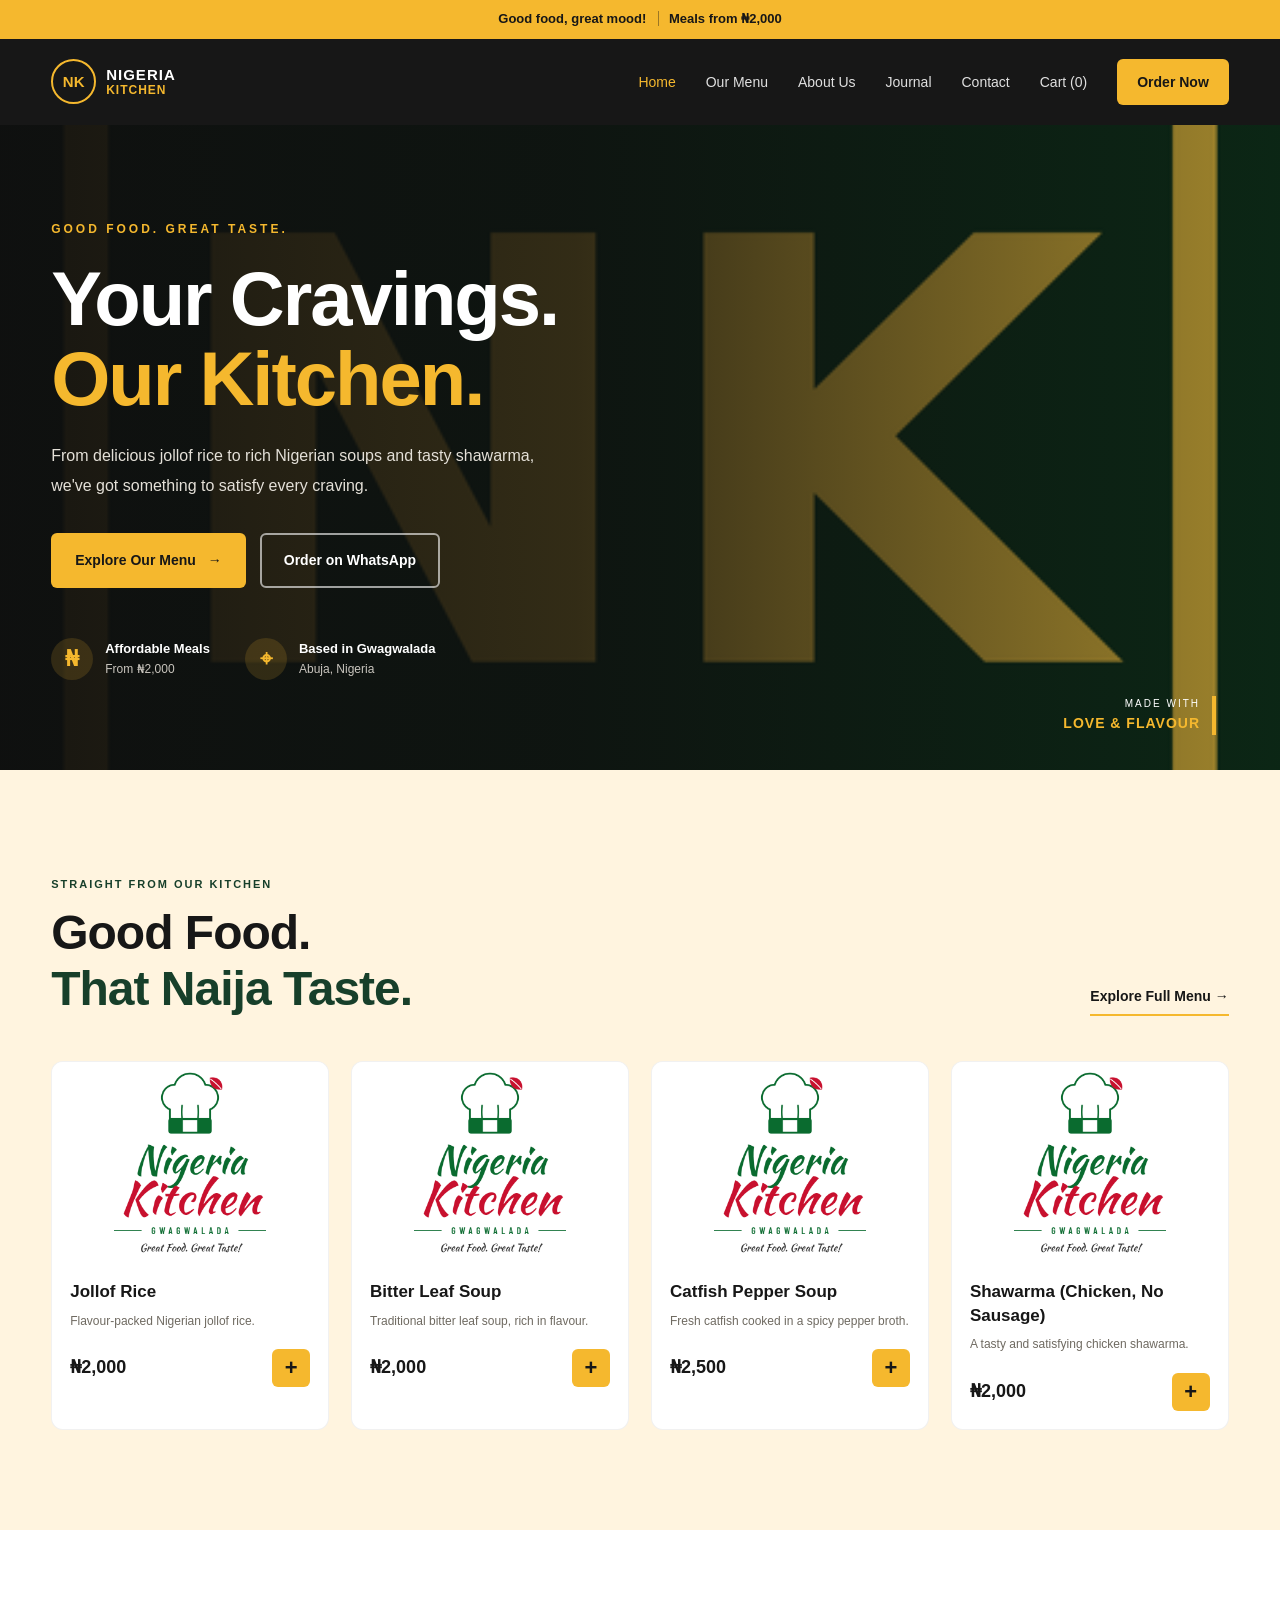
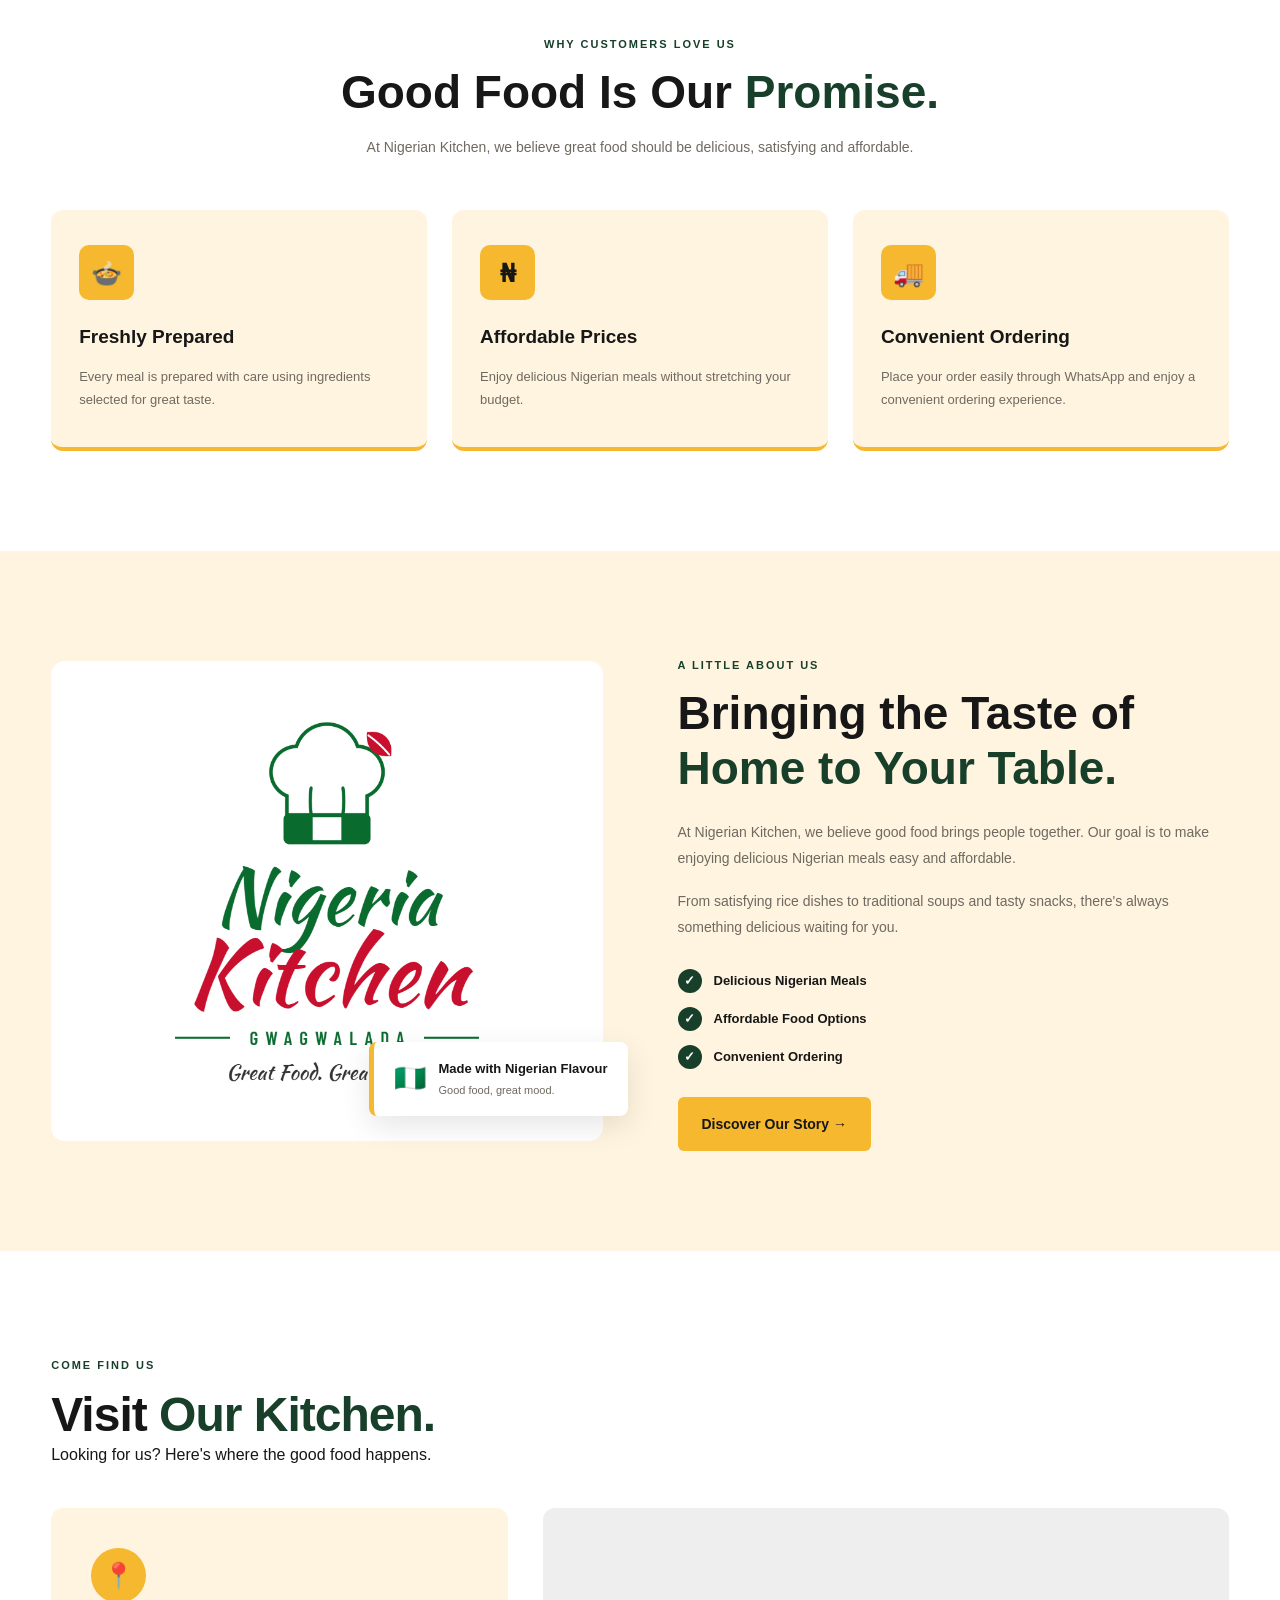
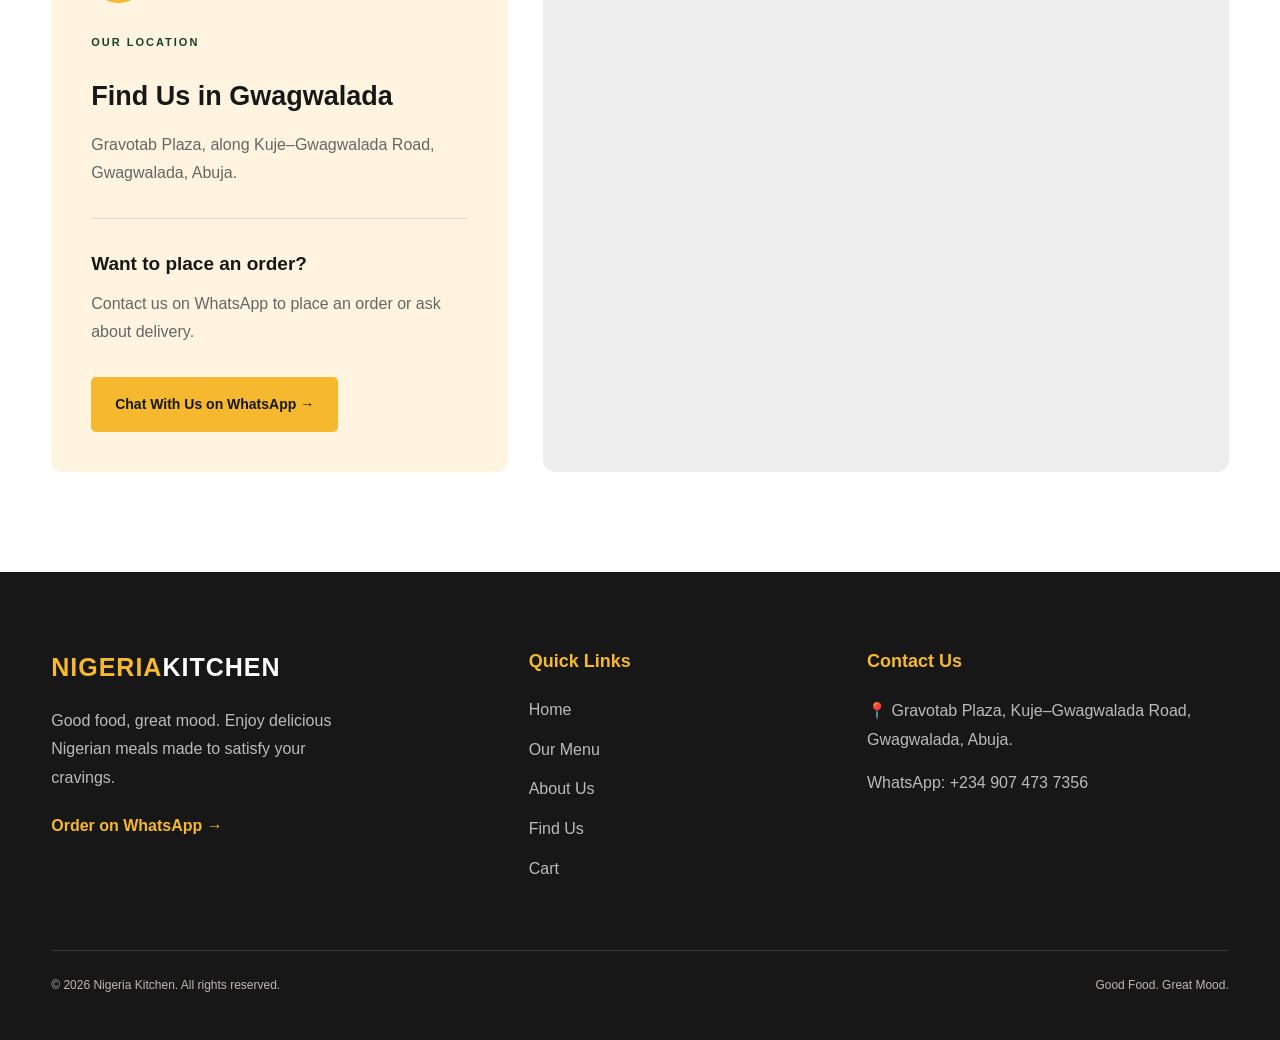
==== commit 411ead53: "Restore index.html with original content" ====
--- a/index.html
+++ b/index.html
@@ -116,7 +116,7 @@
                     target="_blank"
                     rel="noopener noreferrer"
                 >
-                    Order Now <span aria-hidden="true">↗</span>
+                    Order Now
                 </a>
 
             </div>
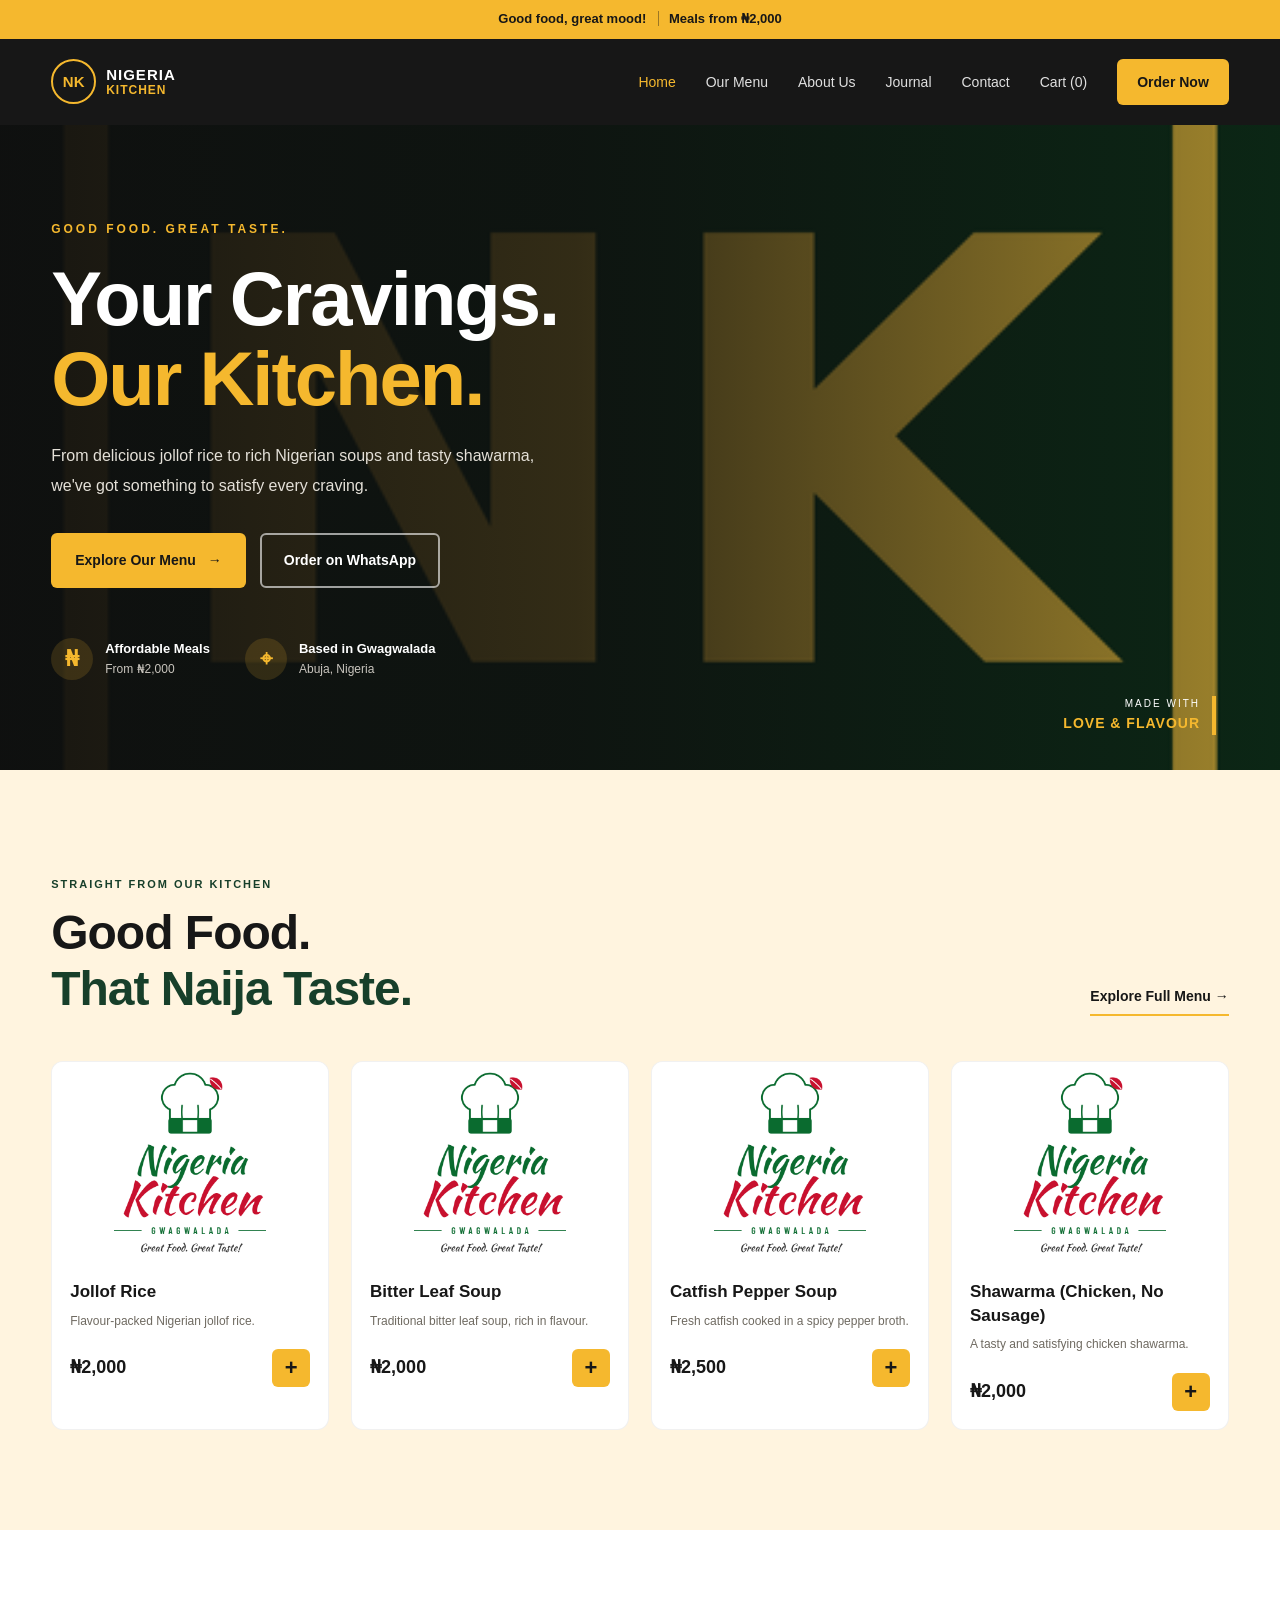
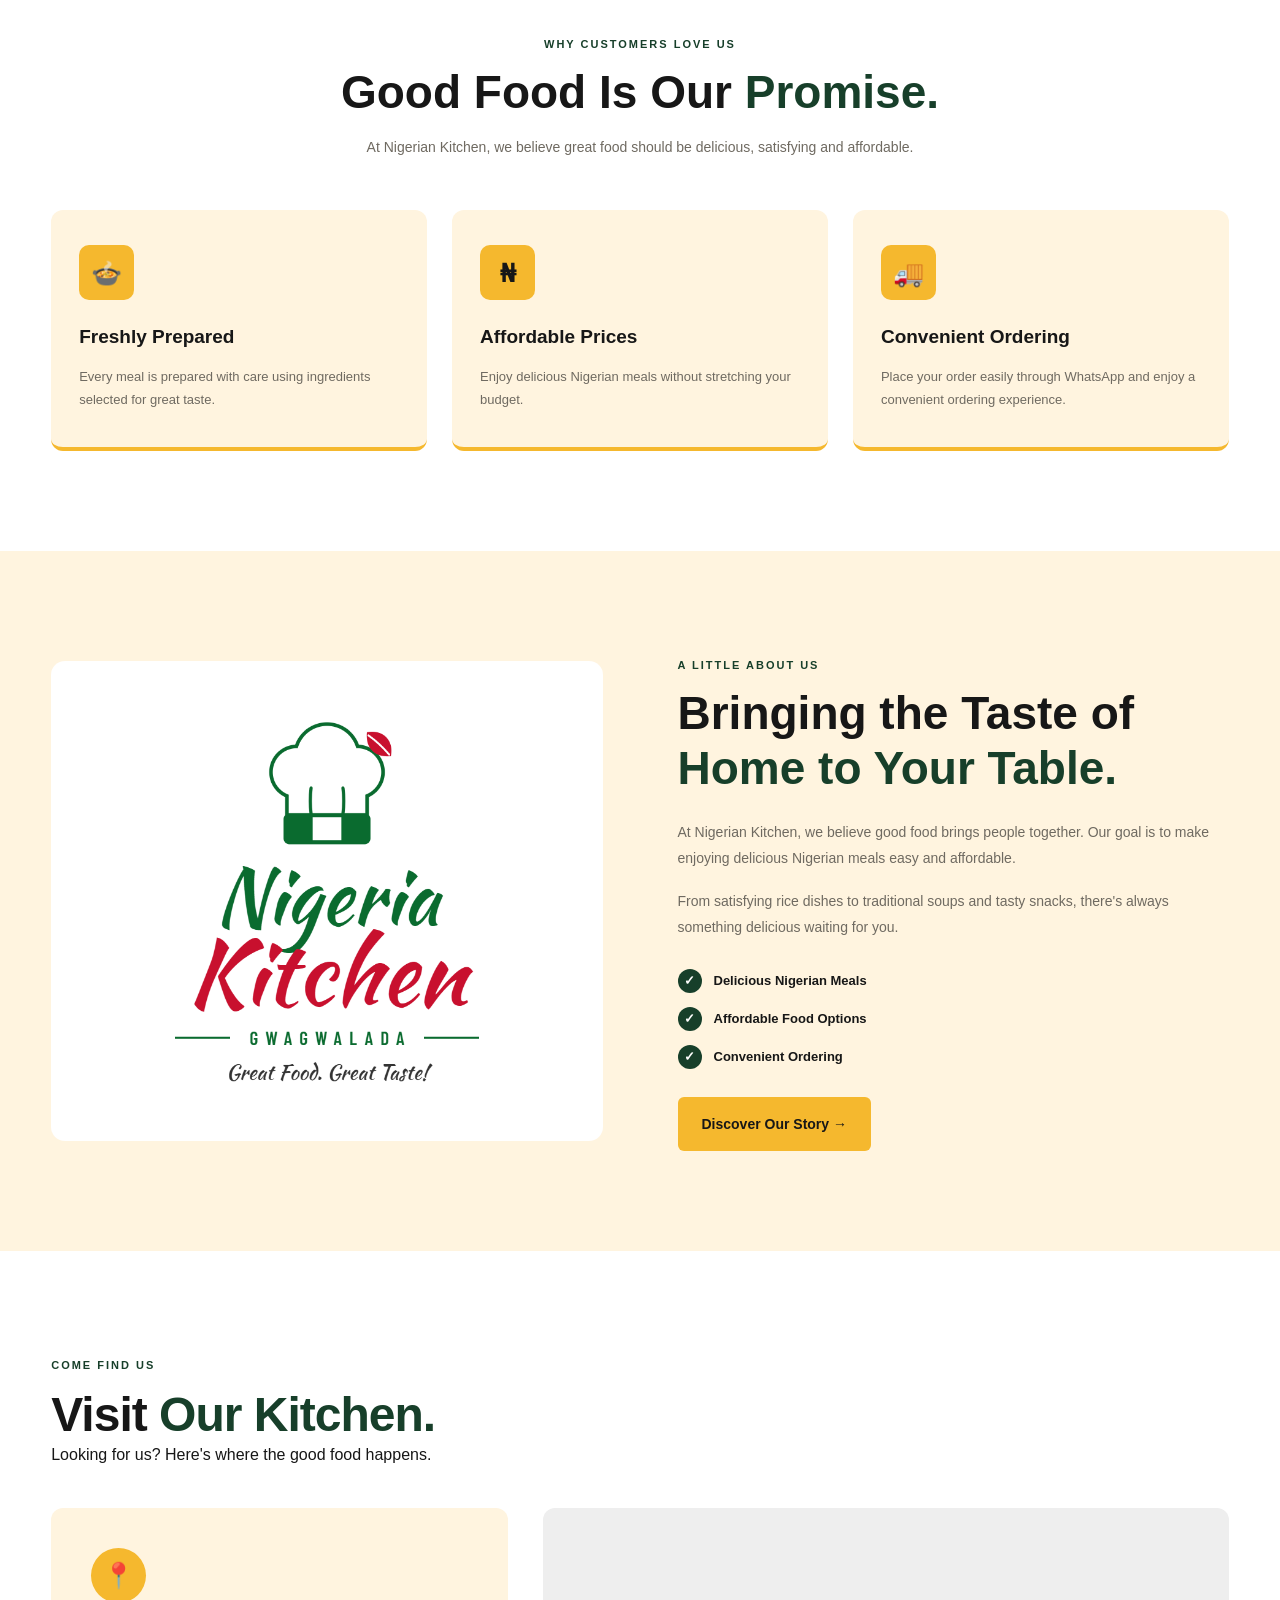
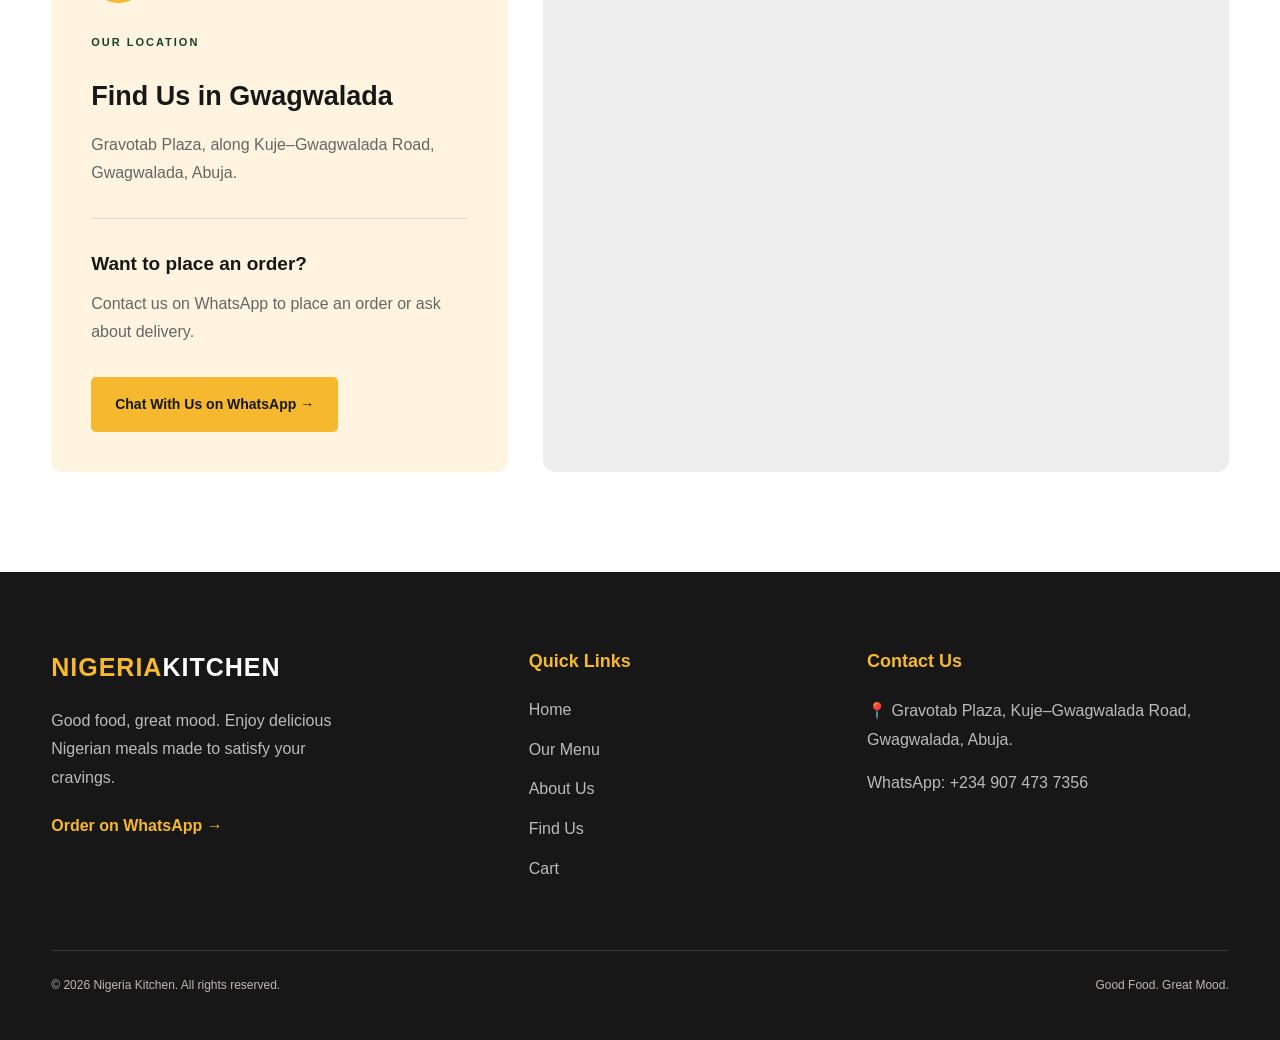
==== commit f9a4c5de: "Fix HTML structure and restore content" ====
--- a/index.html
+++ b/index.html
@@ -298,13 +298,7 @@
                         loading="lazy"
                     >
 
-                    <div class="about-image-badge">
-                        <span>🇳🇬</span>
-                        <div>
-                            <strong>Made with Nigerian Flavour</strong>
-                            <p>Good food, great mood.</p>
-                        </div>
-                    </div>
+                   
 
                 </div>
 
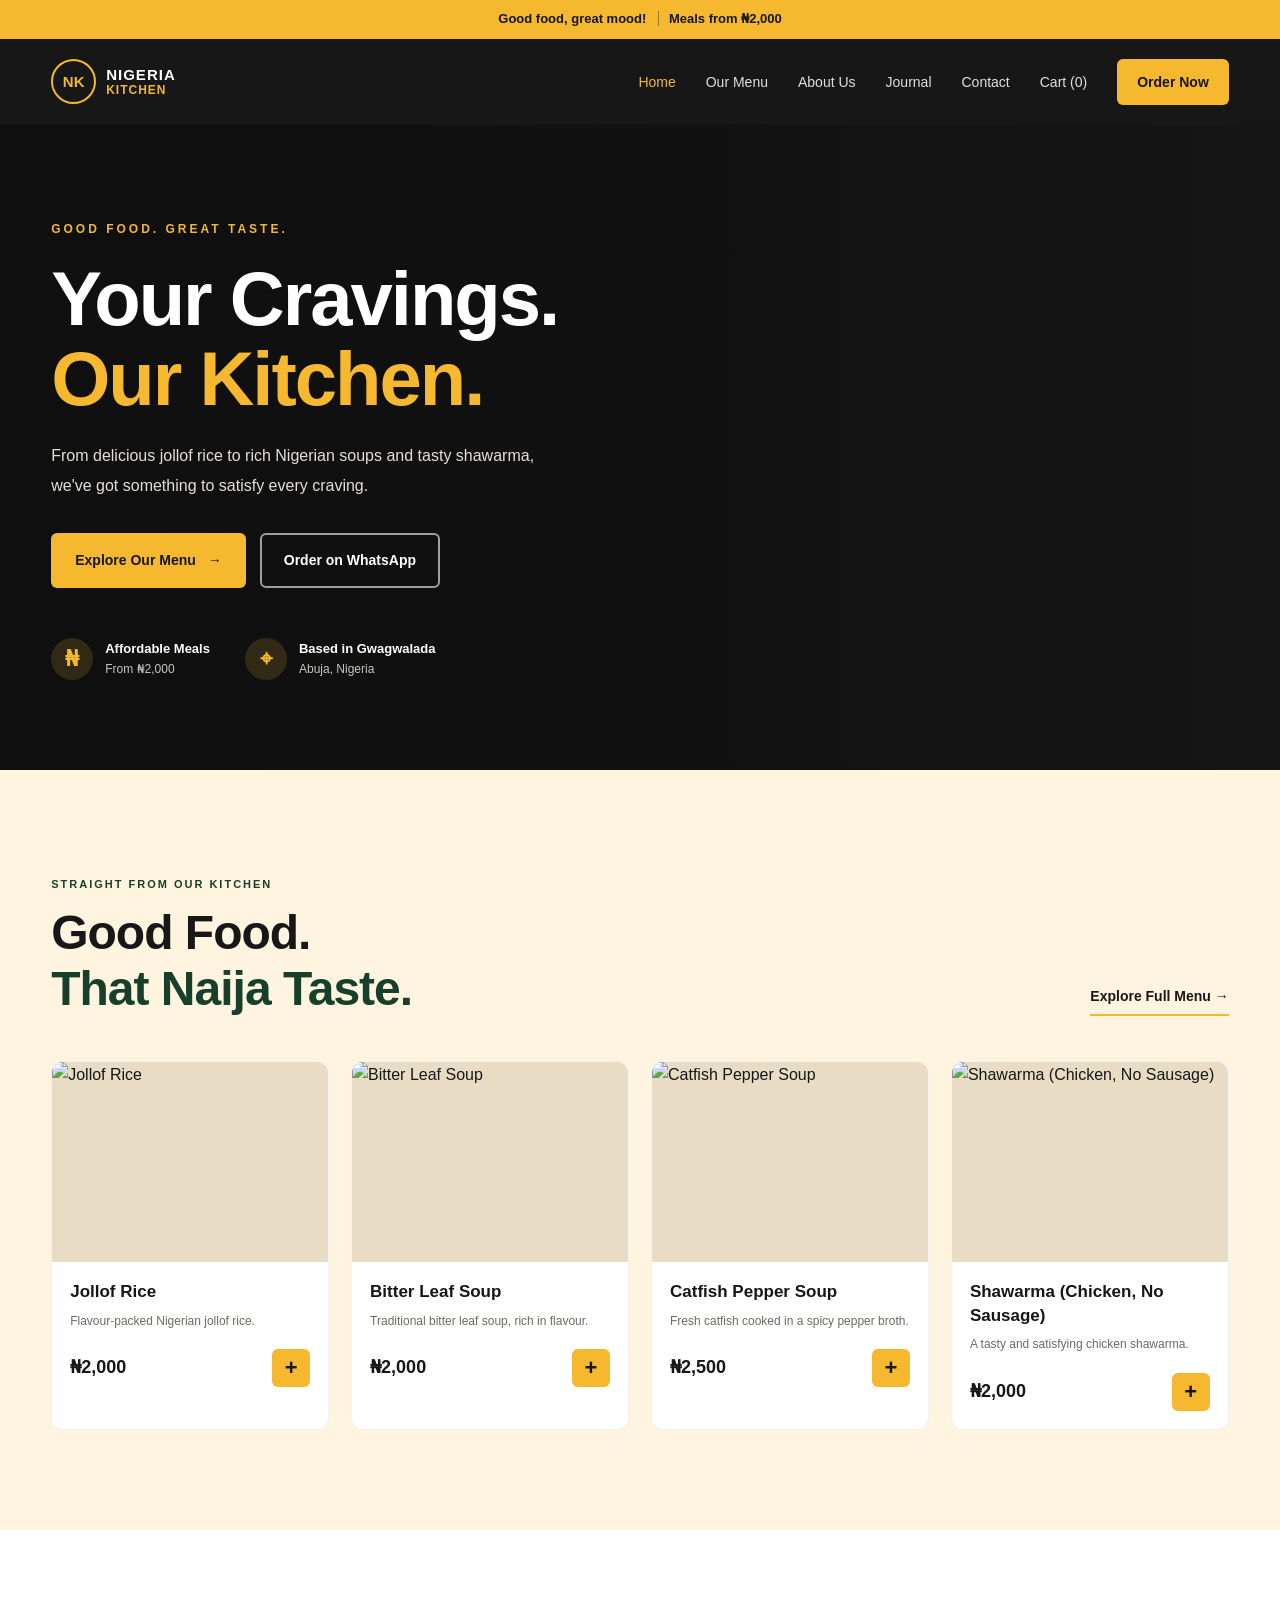
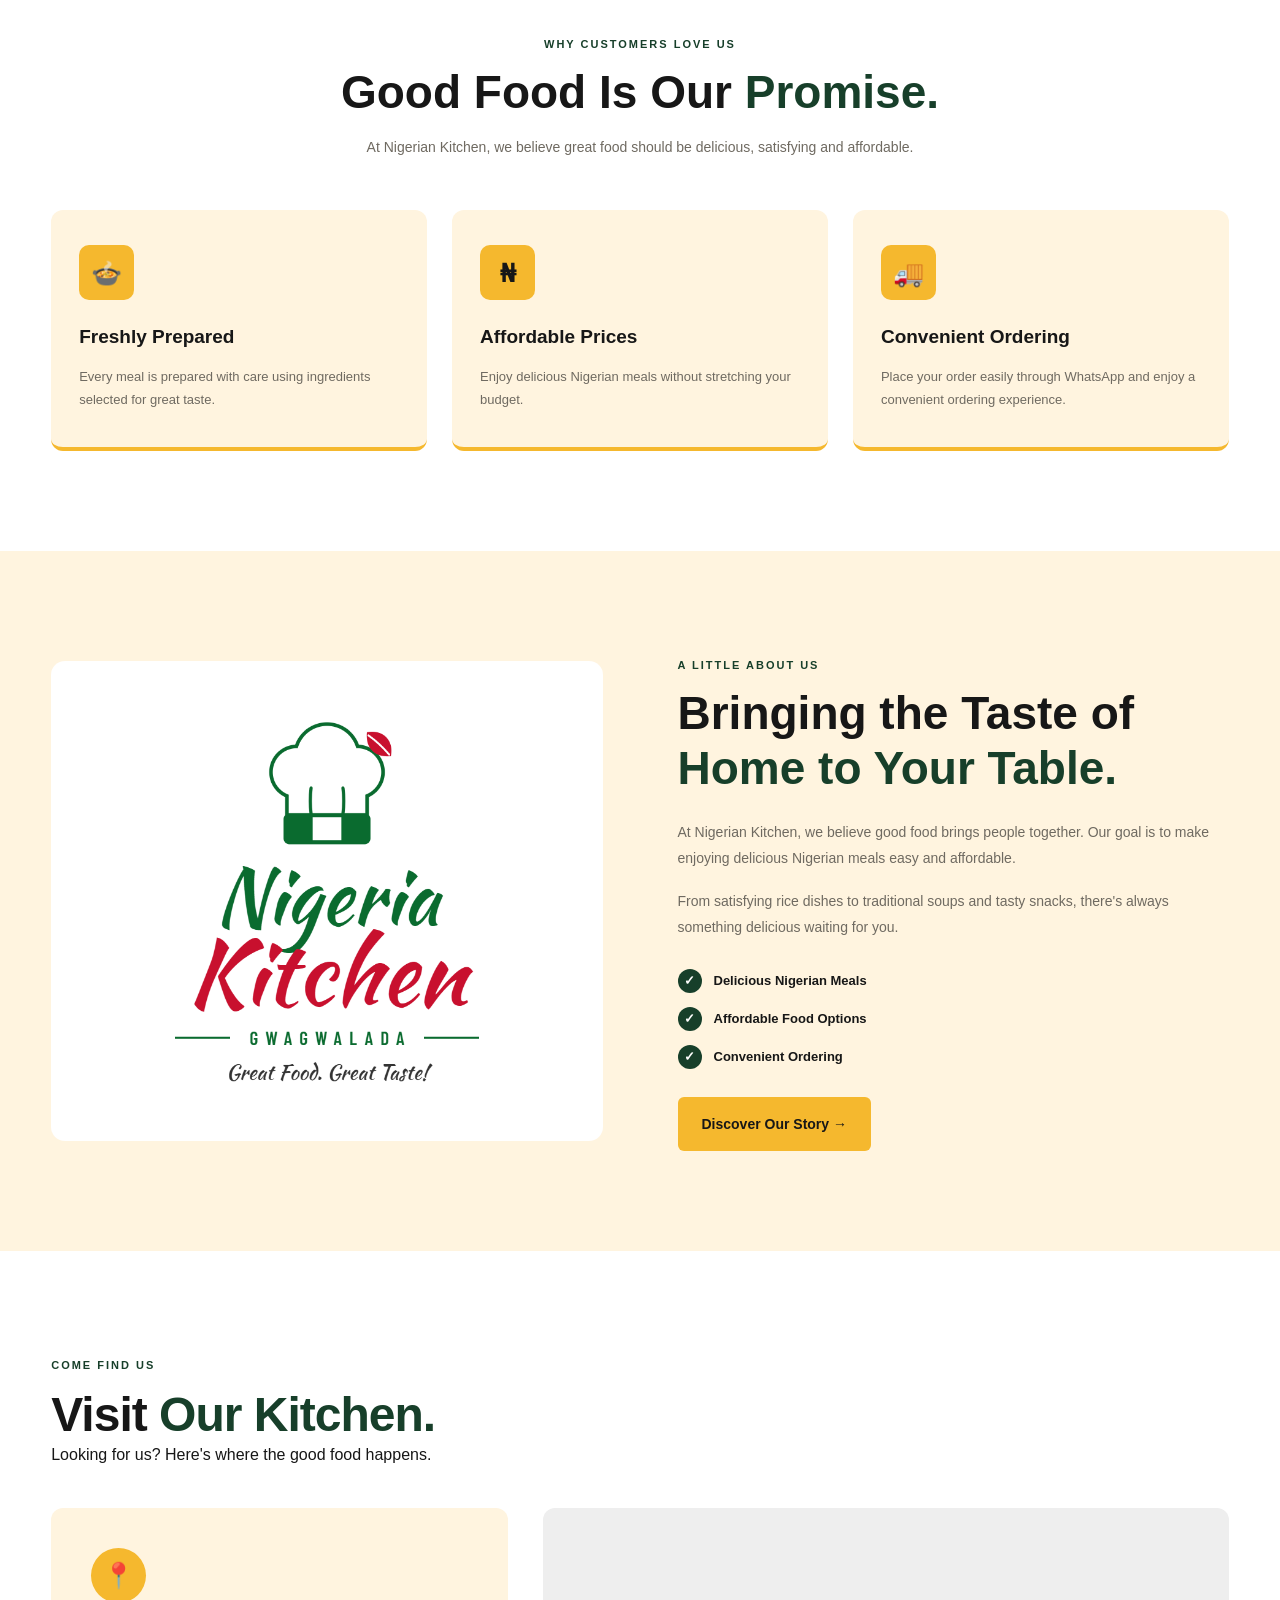
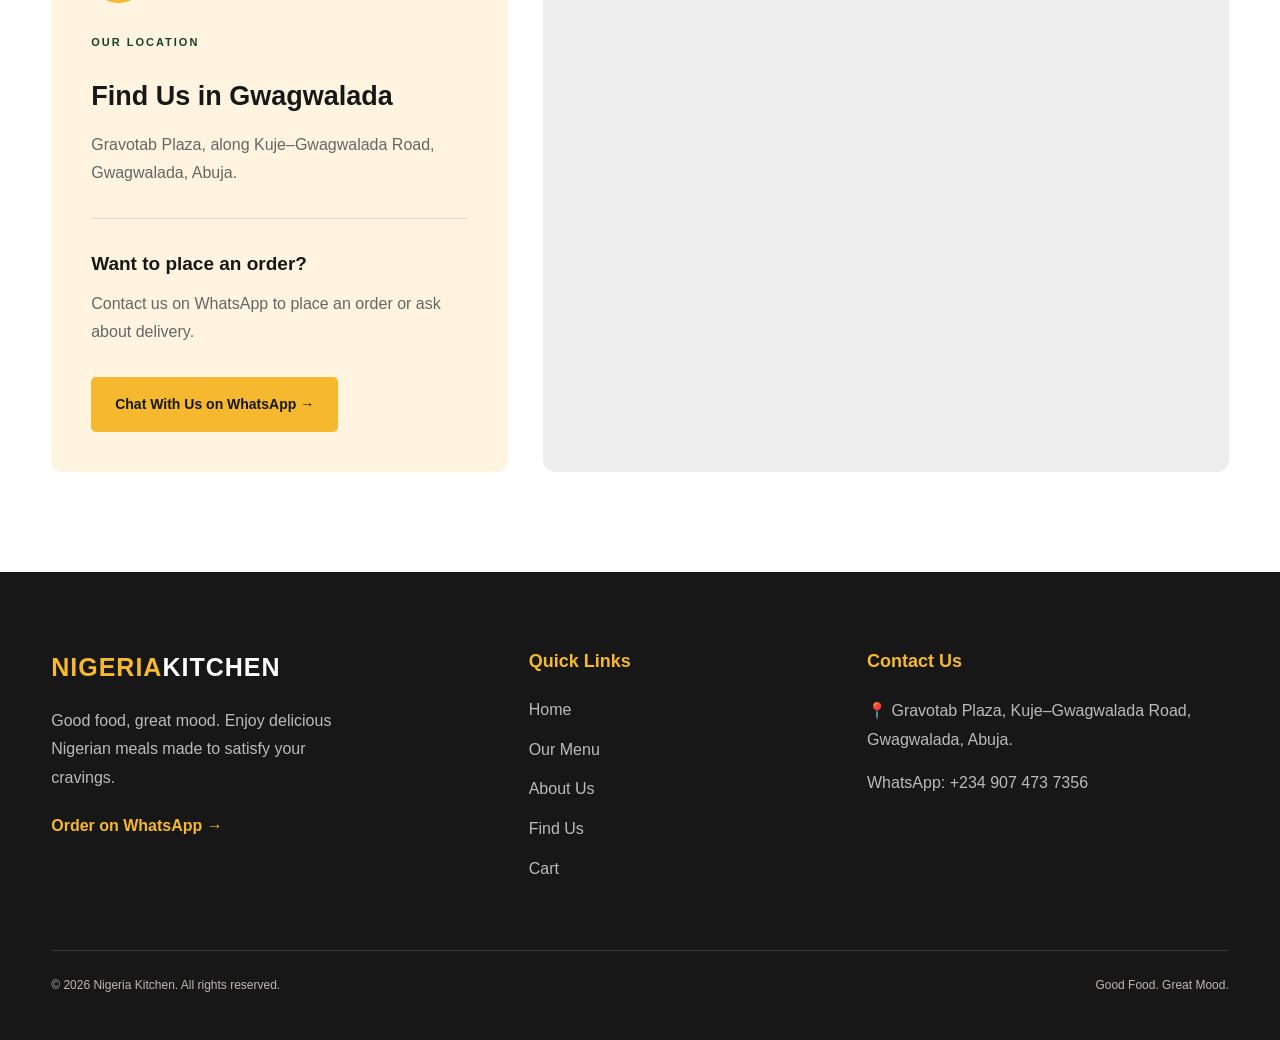
==== commit 8f5ade9a: "Fix HTML encoding issues in index.html" ====
--- a/index.html
+++ b/index.html
@@ -192,10 +192,7 @@
 
             </div>
 
-            <div class="hero-tag">
-                <span>MADE WITH</span>
-                <strong>LOVE &amp; FLAVOUR</strong>
-            </div>
+            
 
         </section>
 
--- a/style.css
+++ b/style.css
@@ -205,7 +205,7 @@
     inset: 0;
     z-index: -2;
 
-    background-image: url("icon-512.png");
+    background-image: url("hero.jpg");
     background-position: center;
     background-size: cover;
     background-repeat: no-repeat;
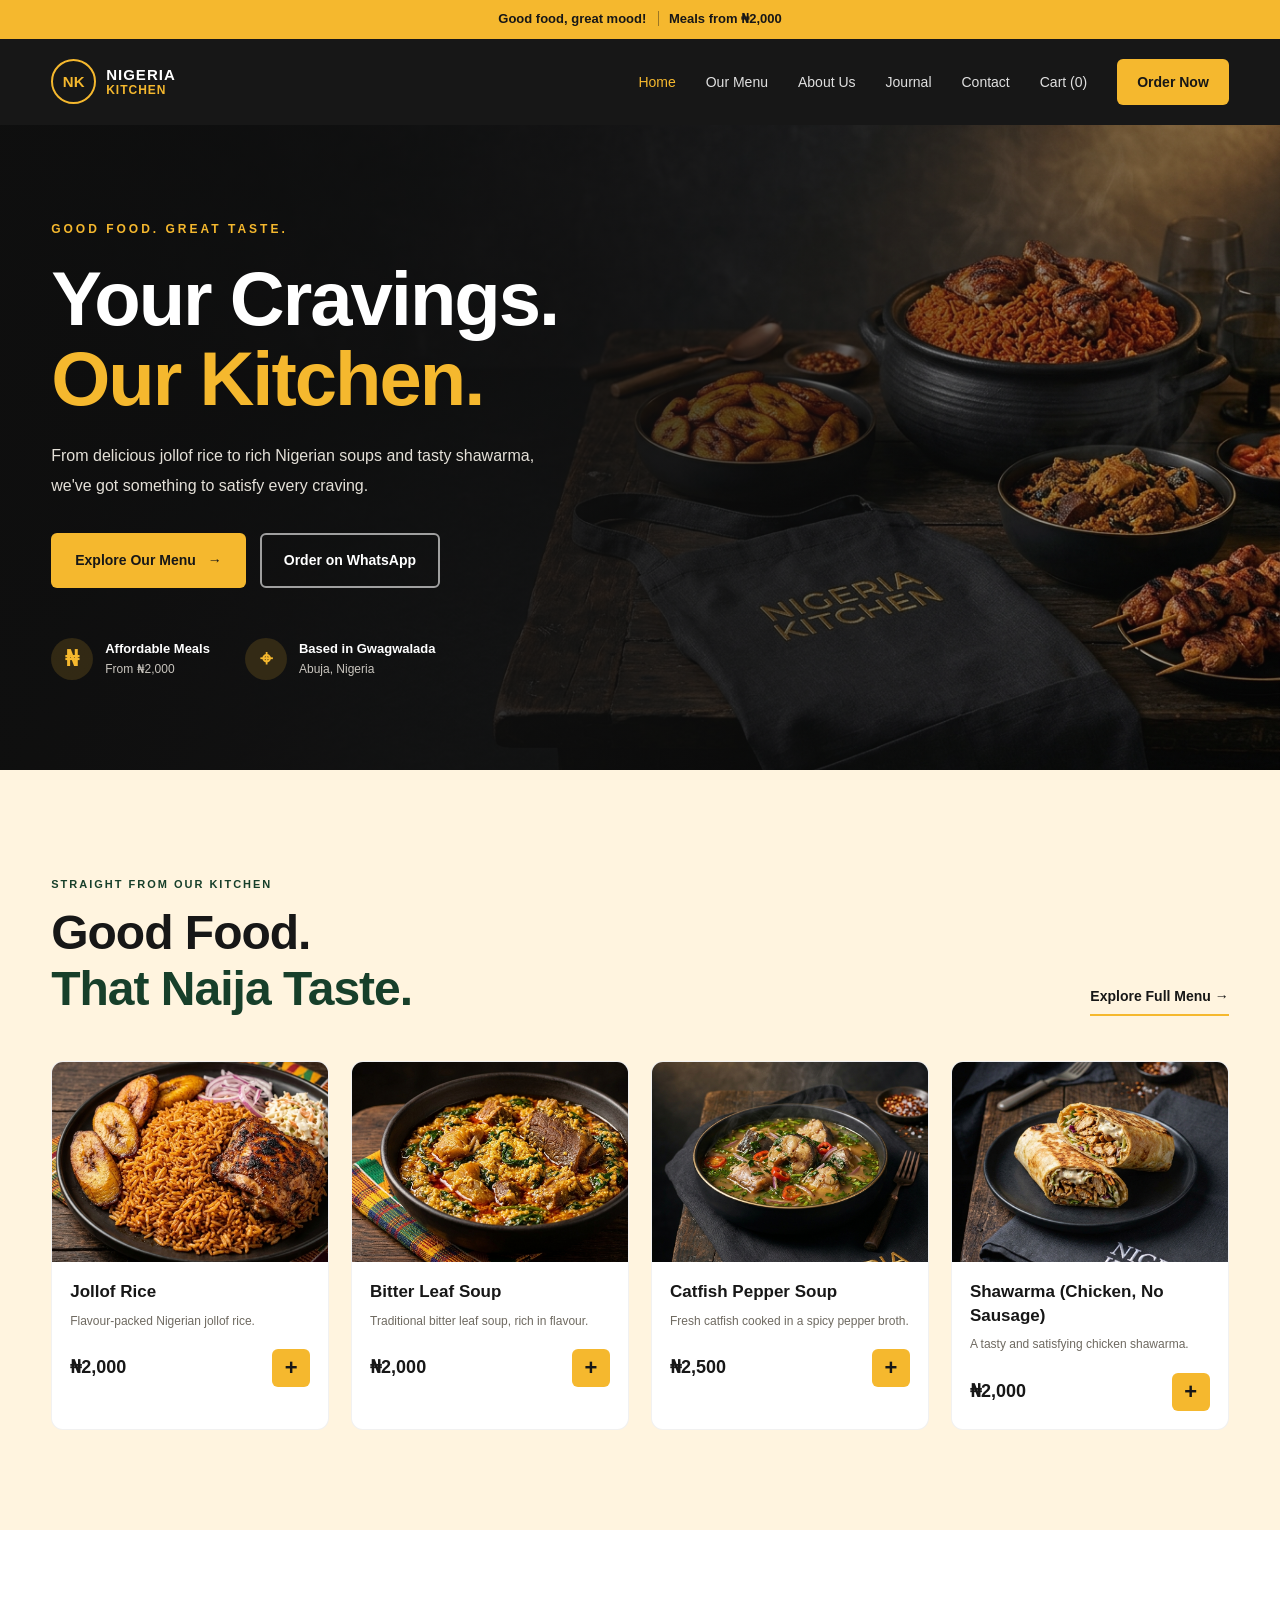
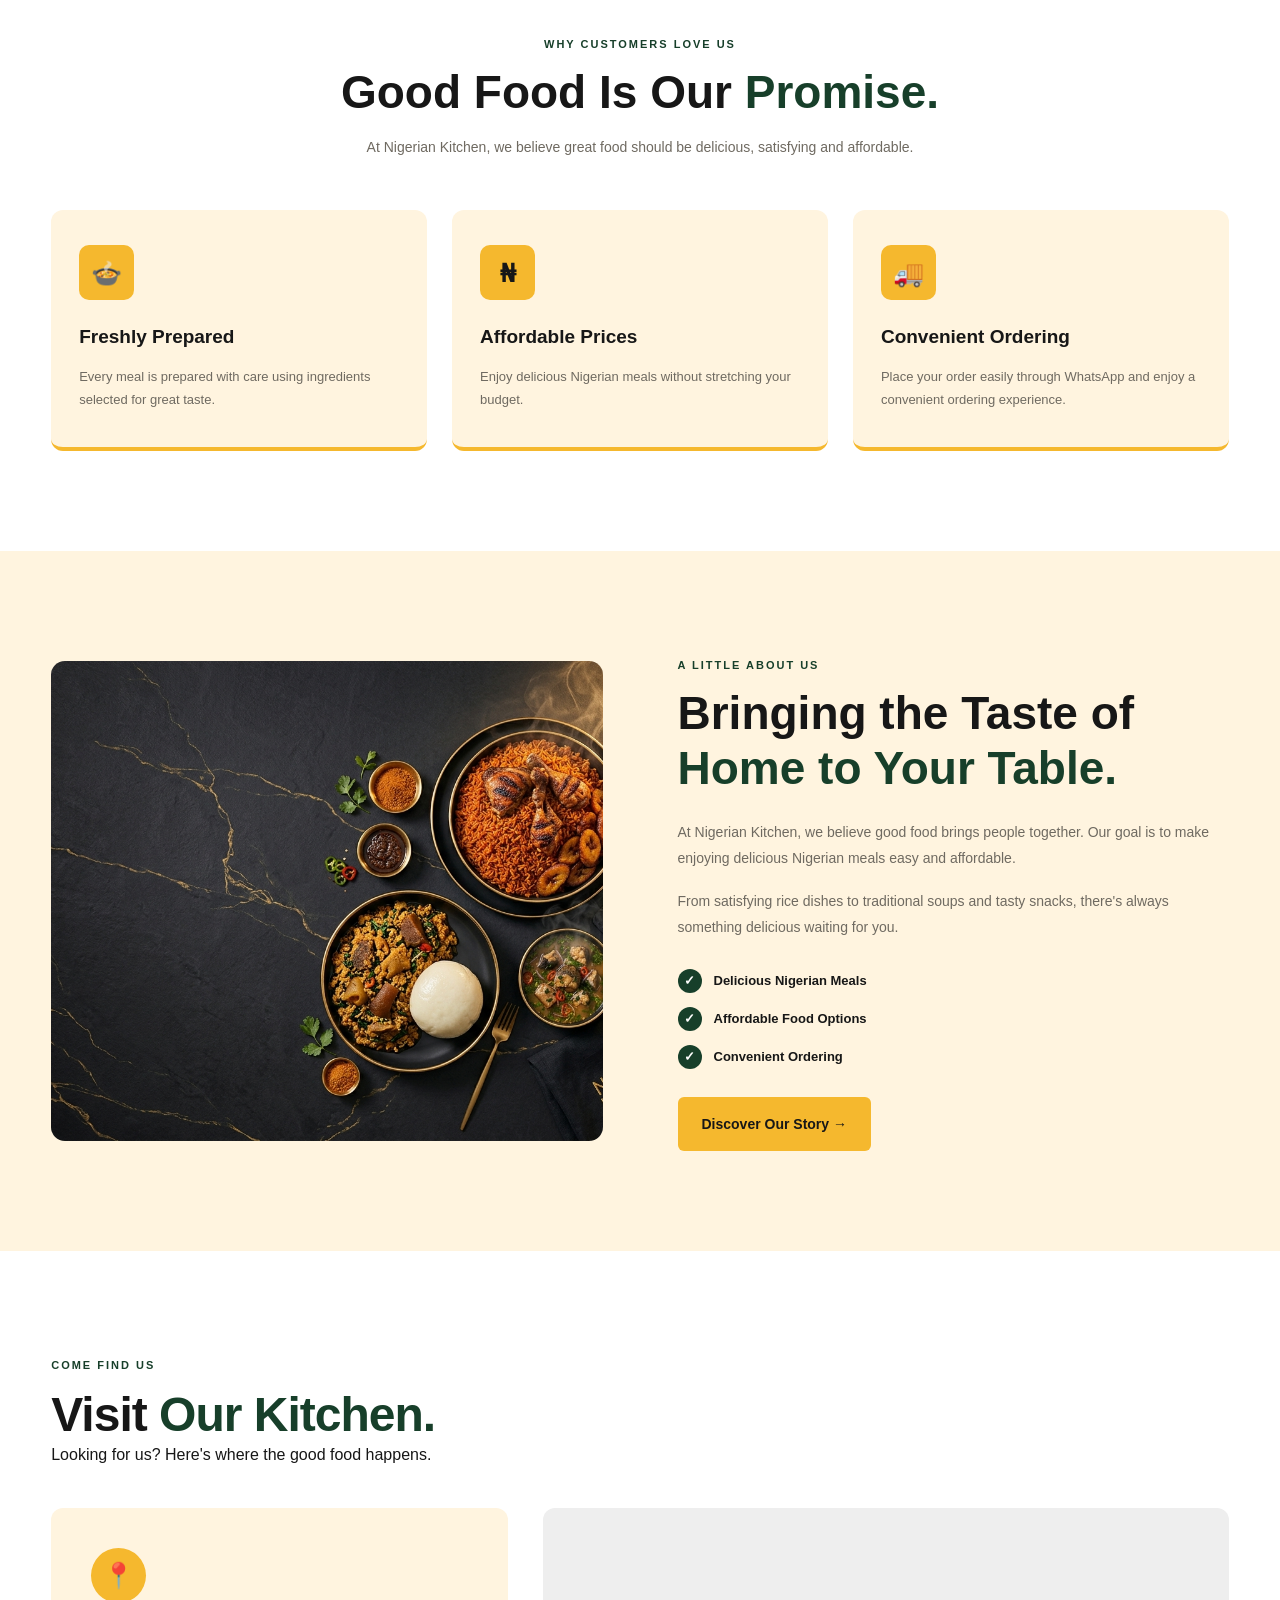
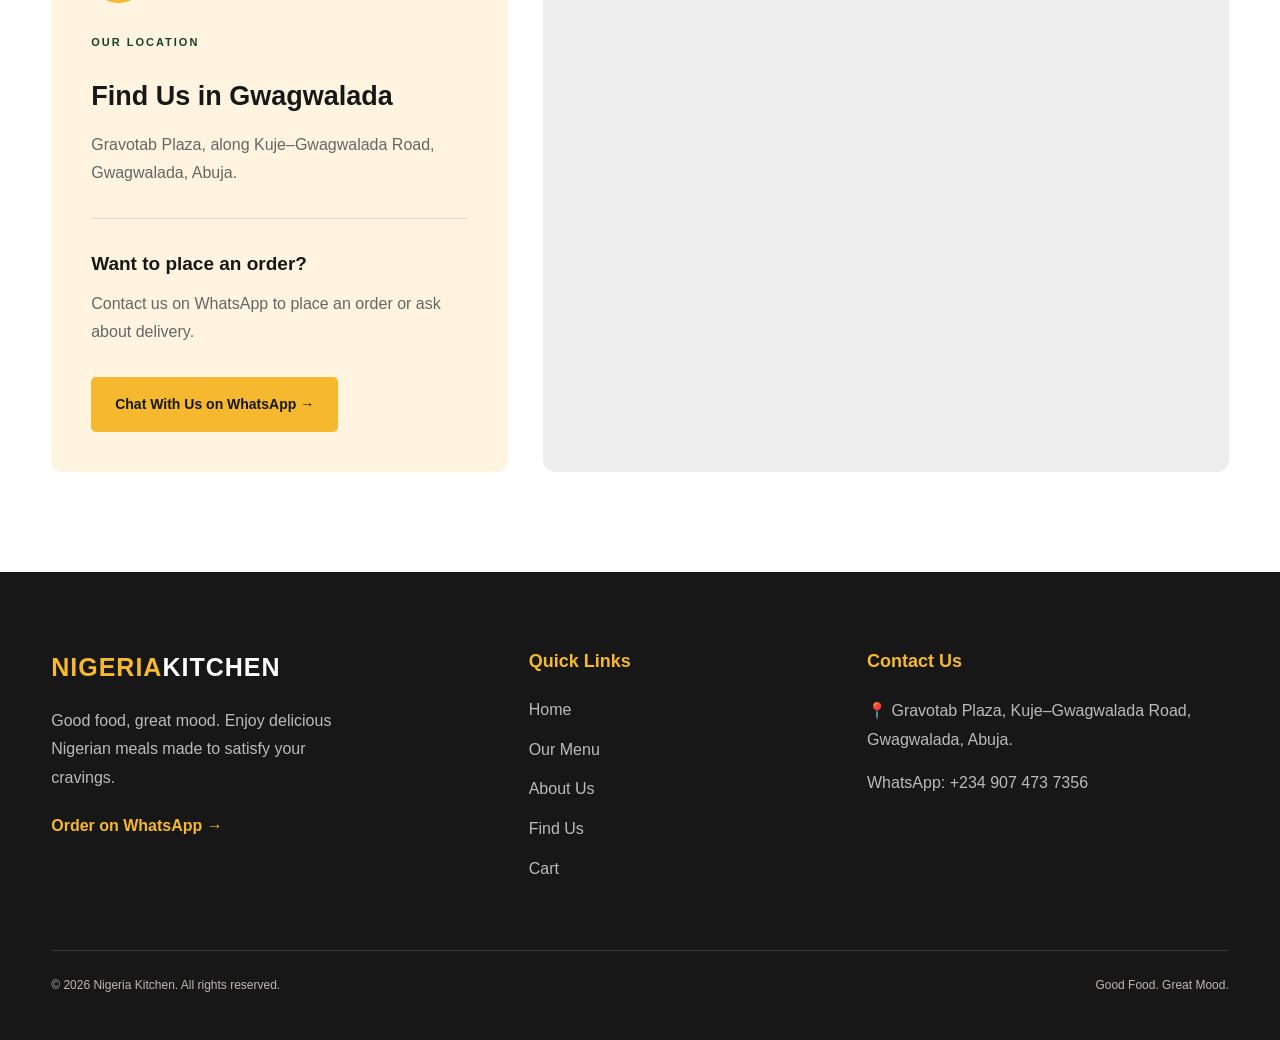
==== commit ae665da6: "Update index.html" ====
--- a/index.html
+++ b/index.html
@@ -290,7 +290,7 @@
                 <div class="about-image">
 
                     <img
-                        src="food.jpeg"
+                        src="Hero2.jpg"
                         alt="Delicious Nigerian food prepared at Nigerian Kitchen"
                         loading="lazy"
                     >
